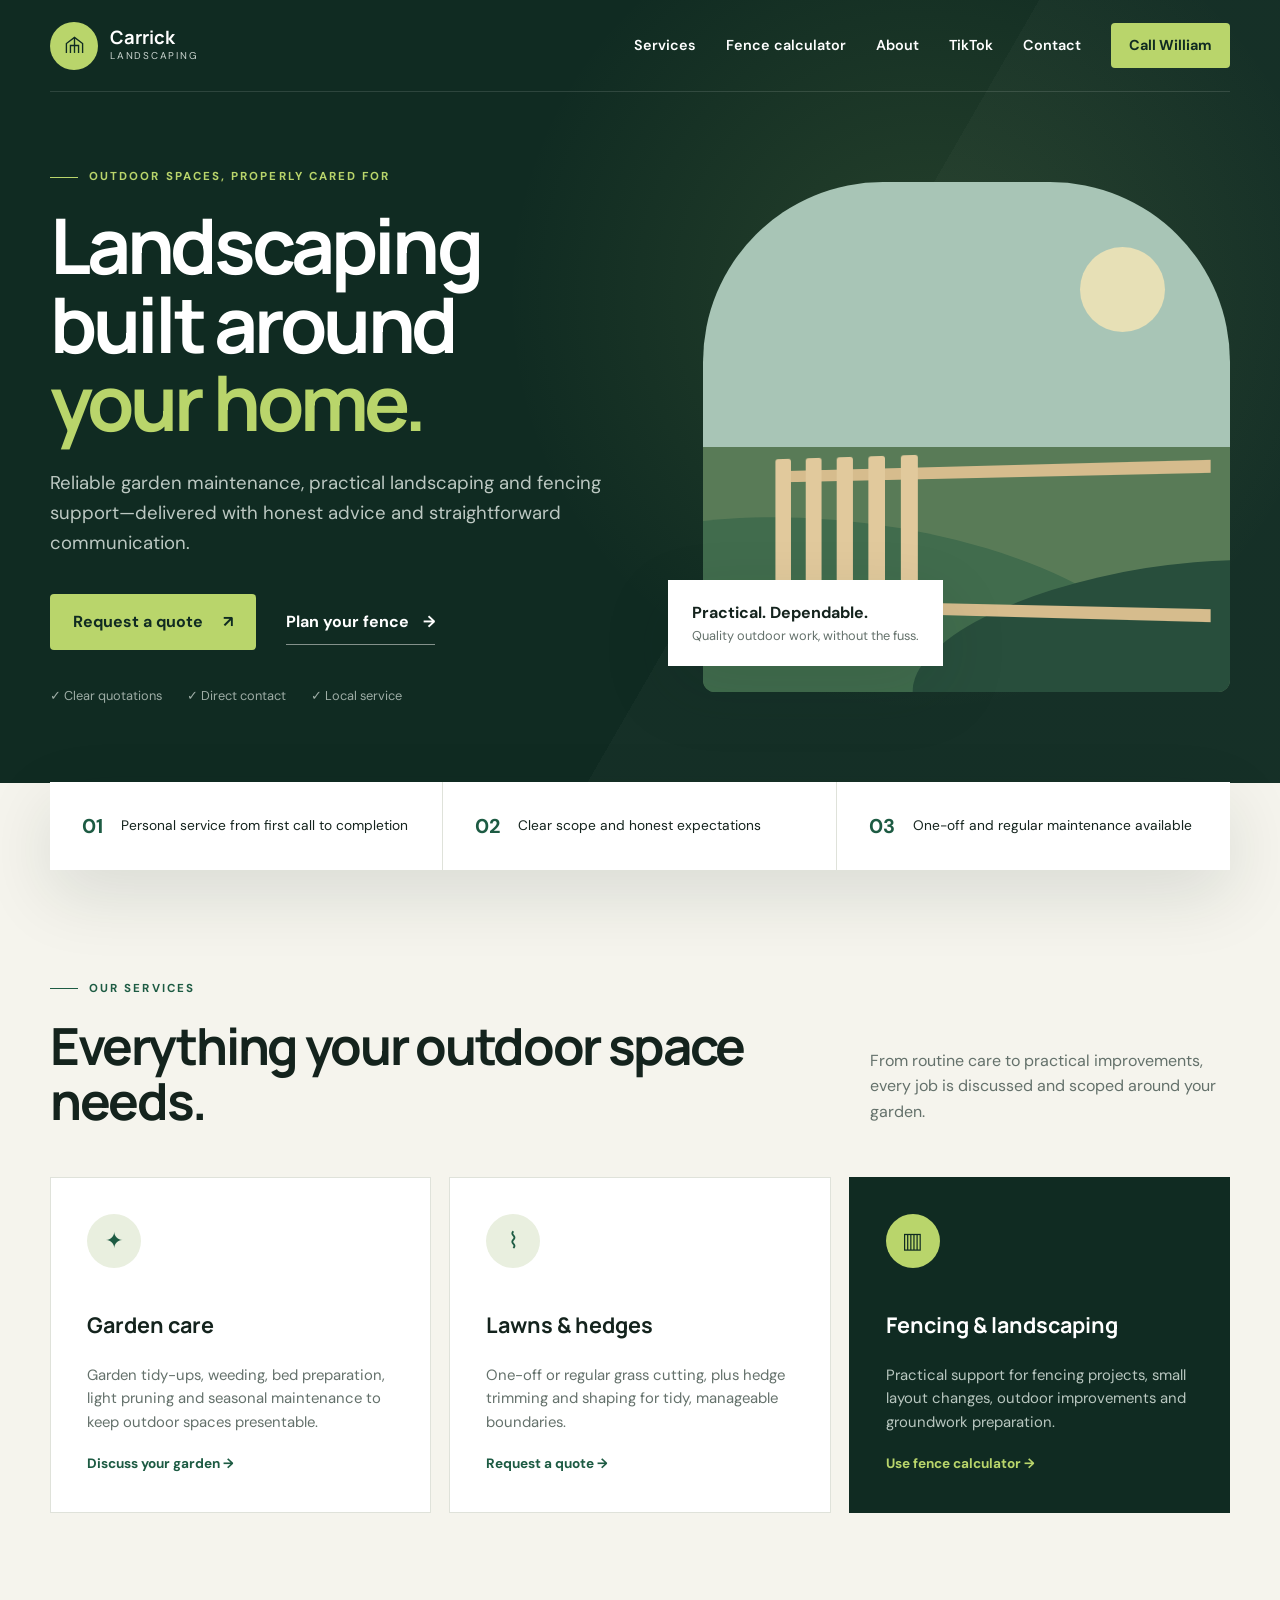
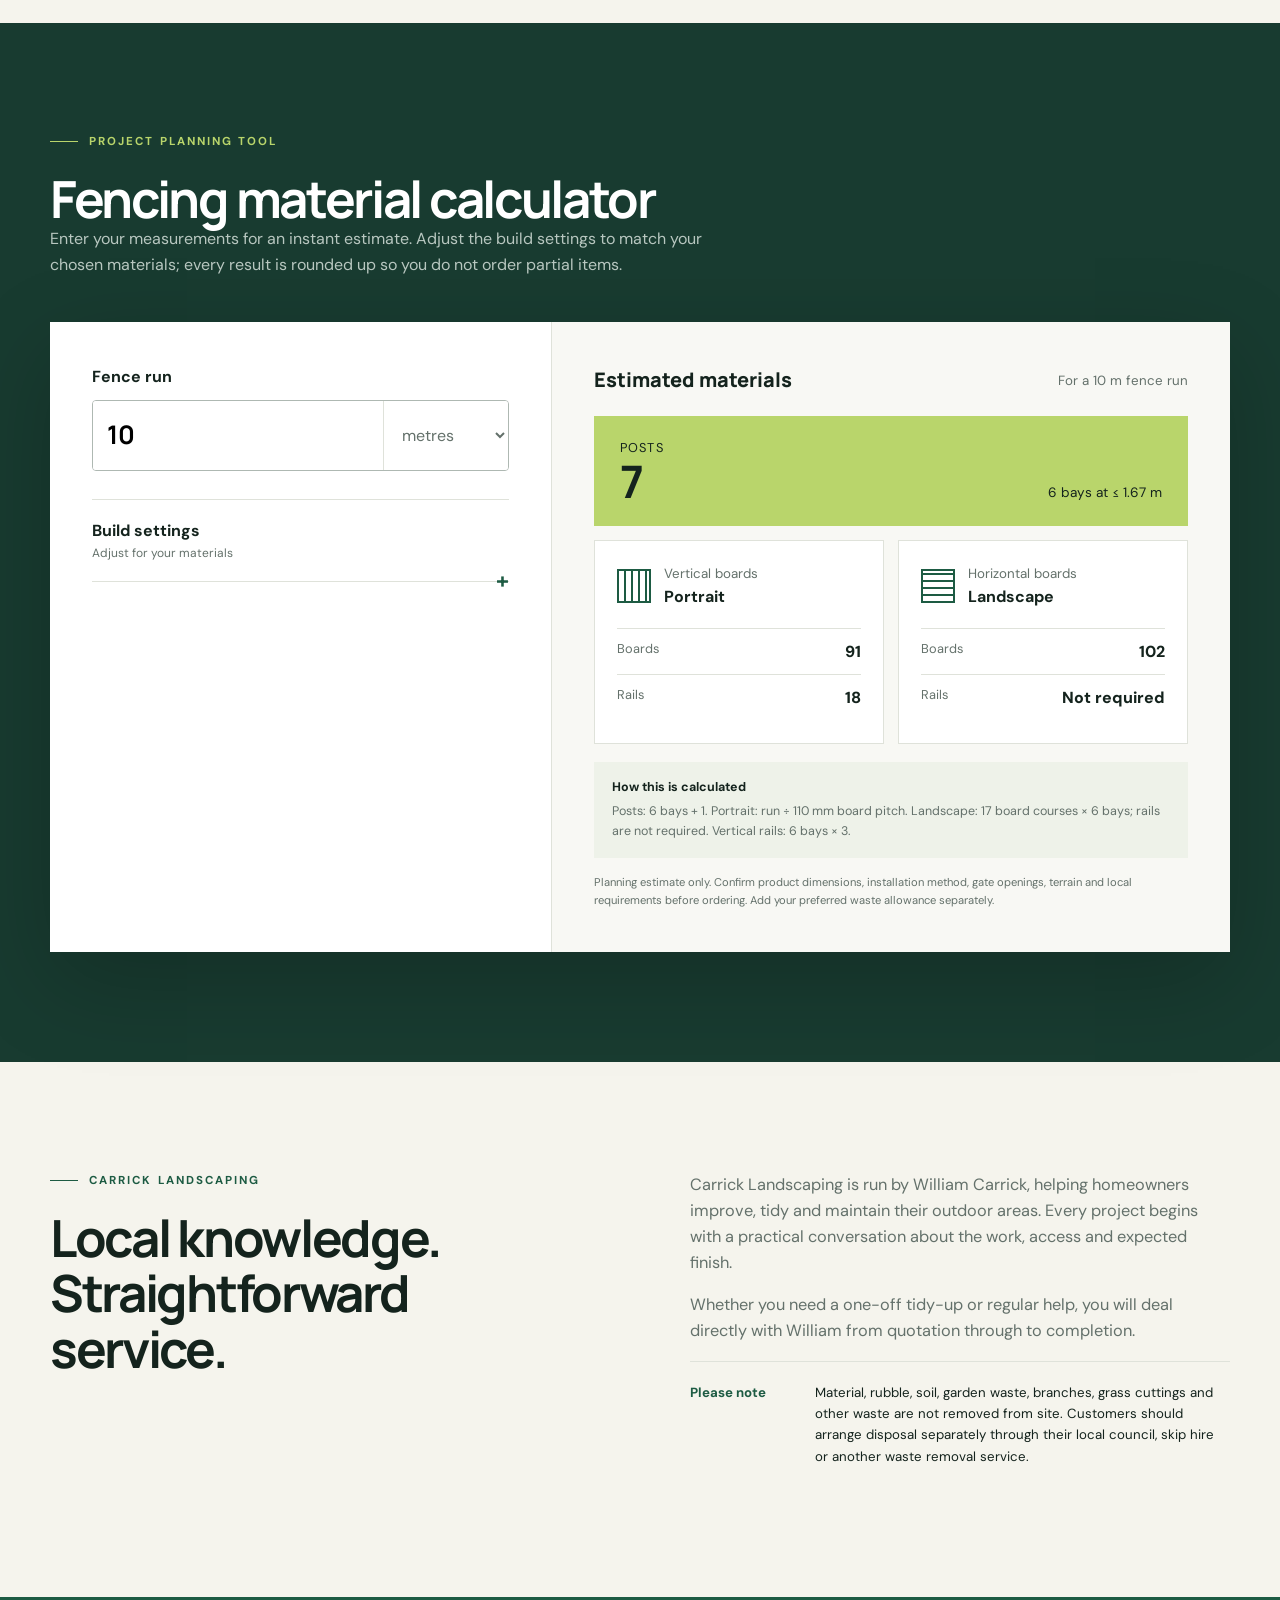
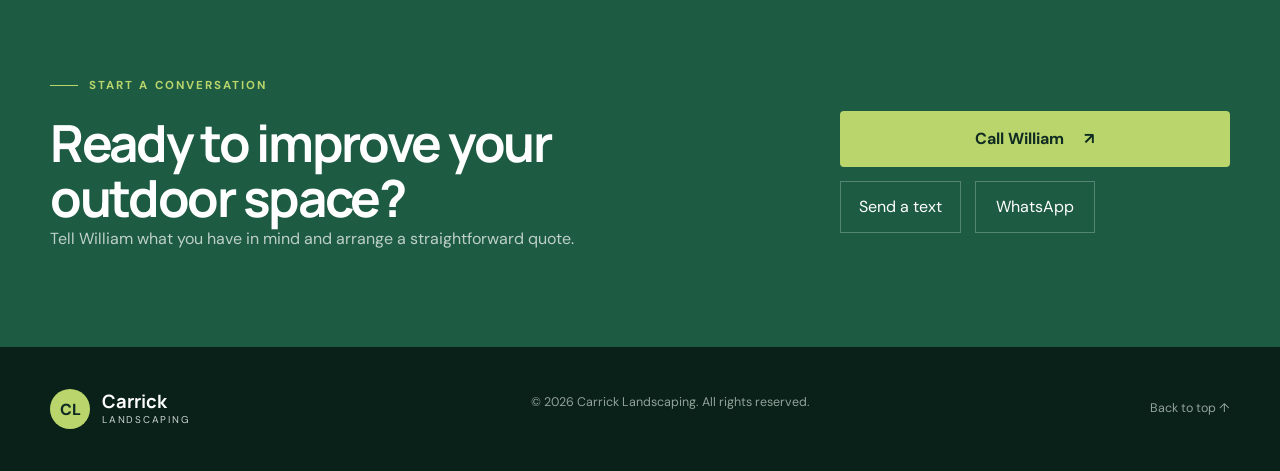
==== index.html @ d113de13 "Restore preferred layout in index.html" ====
<!doctype html>
<html lang="en-GB">
<head>
  <meta charset="utf-8">
  <meta name="viewport" content="width=device-width, initial-scale=1">
  <meta name="theme-color" content="#102b22">
  <title>Carrick Landscaping | Professional Landscaping & Fencing</title>
  <meta name="description" content="Dependable landscaping, garden maintenance and fencing support from Carrick Landscaping. Plan your project with our free fencing calculator.">
  <link rel="preconnect" href="https://fonts.googleapis.com">
  <link rel="preconnect" href="https://fonts.gstatic.com" crossorigin>
  <link href="https://fonts.googleapis.com/css2?family=DM+Sans:wght@400;500;600;700&family=Manrope:wght@600;700;800&display=swap" rel="stylesheet">
  <link rel="stylesheet" href="styles.css">
  <script src="script.js" defer></script>
</head>
<body>
  <header class="site-header" id="top">
    <nav class="nav shell" aria-label="Main navigation">
      <a class="brand" href="#top" aria-label="Carrick Landscaping home">
        <span class="brand-mark" aria-hidden="true"><svg viewBox="0 0 40 40"><path d="M8 31V17l12-9 12 9v14M14 31V20h12v11"/><path d="M20 8v23"/></svg></span>
        <span><strong>Carrick</strong><small>Landscaping</small></span>
      </a>
      <button class="nav-toggle" type="button" aria-label="Open navigation menu" aria-expanded="false"><span></span><span></span><span></span></button>
      <div class="nav-links">
        <a href="#services">Services</a><a href="#calculator">Fence calculator</a><a href="#about">About</a><a href="https://www.tiktok.com/@oorwillie1958?_r=1&_t=ZN-96pRkSbBClC" target="_blank" rel="noopener">TikTok</a><a href="#contact">Contact</a>
        <a class="button button-small" href="tel:+447376904595">Call William</a>
      </div>
    </nav>

    <div class="hero shell">
      <div class="hero-copy">
        <p class="eyebrow"><span></span> Outdoor spaces, properly cared for</p>
        <h1>Landscaping built around <em>your home.</em></h1>
        <p class="lead">Reliable garden maintenance, practical landscaping and fencing support—delivered with honest advice and straightforward communication.</p>
        <div class="actions"><a class="button" href="#contact">Request a quote <span>↗</span></a><a class="text-link" href="#calculator">Plan your fence <span>→</span></a></div>
        <div class="trust-row"><span>✓ Clear quotations</span><span>✓ Direct contact</span><span>✓ Local service</span></div>
      </div>
      <div class="hero-visual" aria-hidden="true">
        <div class="landscape-art"><div class="sun"></div><div class="hill hill-one"></div><div class="hill hill-two"></div><div class="fence"><i></i><i></i><i></i><i></i><i></i></div></div>
        <div class="floating-card"><strong>Practical. Dependable.</strong><span>Quality outdoor work, without the fuss.</span></div>
      </div>
    </div>
  </header>

  <main>
    <section class="stats shell" aria-label="Service benefits"><div><strong>01</strong><span>Personal service from first call to completion</span></div><div><strong>02</strong><span>Clear scope and honest expectations</span></div><div><strong>03</strong><span>One-off and regular maintenance available</span></div></section>

    <section class="section shell" id="services">
      <div class="section-heading"><div><p class="eyebrow dark"><span></span> Our services</p><h2>Everything your outdoor space needs.</h2></div><p>From routine care to practical improvements, every job is discussed and scoped around your garden.</p></div>
      <div class="service-grid">
        <article><span class="service-icon">✦</span><h3>Garden care</h3><p>Garden tidy-ups, weeding, bed preparation, light pruning and seasonal maintenance to keep outdoor spaces presentable.</p><a href="#contact">Discuss your garden →</a></article>
        <article><span class="service-icon">⌇</span><h3>Lawns & hedges</h3><p>One-off or regular grass cutting, plus hedge trimming and shaping for tidy, manageable boundaries.</p><a href="#contact">Request a quote →</a></article>
        <article class="featured"><span class="service-icon">▥</span><h3>Fencing & landscaping</h3><p>Practical support for fencing projects, small layout changes, outdoor improvements and groundwork preparation.</p><a href="#calculator">Use fence calculator →</a></article>
      </div>
    </section>

    <section class="calculator-section" id="calculator">
      <div class="shell">
        <div class="calculator-intro"><p class="eyebrow light"><span></span> Project planning tool</p><h2>Fencing material calculator</h2><p>Enter your measurements for an instant estimate. Adjust the build settings to match your chosen materials; every result is rounded up so you do not order partial items.</p></div>
        <form class="calculator" id="fence-calculator">
          <div class="calculator-inputs">
            <div class="primary-input">
              <label for="distance">Fence run</label>
              <div class="input-combo"><input id="distance" name="distance" type="number" min="0.1" step="0.1" value="10" required inputmode="decimal"><select id="unit" name="unit" aria-label="Distance unit"><option value="metres">metres</option><option value="feet">feet</option></select></div>
            </div>
            <details>
              <summary>Build settings <span>Adjust for your materials</span></summary>
              <div class="settings-grid">
                <label>Fence height <span><input id="height" type="number" min="0.1" step="0.01" value="1.8"><select id="height-unit" aria-label="Height unit"><option value="metres">m</option><option value="feet">ft</option></select></span></label>
                <label>Maximum post spacing <span><input id="post-spacing" type="number" min="0.1" step="0.01" value="1.8"><select id="spacing-unit" aria-label="Spacing unit"><option value="metres">m</option><option value="feet">ft</option></select></span></label>
                <label>Board face width <span><input id="board-width" type="number" min="1" step="1" value="100"><b>mm</b></span></label>
                <label>Gap between boards <span><input id="board-gap" type="number" min="0" step="1" value="10"><b>mm</b></span></label>
                <label>Rails per bay (vertical) <span><input id="rails-per-bay" type="number" min="1" step="1" value="3"><b>rails</b></span></label>
              </div>
            </details>
            <p class="form-error" id="calculator-error" role="alert"></p>
          </div>
          <div class="results" aria-live="polite">
            <div class="results-head"><span>Estimated materials</span><small id="run-summary">For a 10 m fence run</small></div>
            <div class="result-common"><div><span>Posts</span><strong id="posts-result">7</strong></div><p id="bay-summary">6 bays at ≤ 1.67 m</p></div>
            <div class="orientation-grid">
              <article><div class="orientation-title"><span class="board-icon vertical"></span><div><small>Vertical boards</small><strong>Portrait</strong></div></div><dl><div><dt>Boards</dt><dd id="vertical-boards-result">91</dd></div><div><dt>Rails</dt><dd id="rails-result">18</dd></div></dl></article>
              <article><div class="orientation-title"><span class="board-icon horizontal"></span><div><small>Horizontal boards</small><strong>Landscape</strong></div></div><dl><div><dt>Boards</dt><dd id="horizontal-boards-result">102</dd></div><div><dt>Rails</dt><dd>Not required</dd></div></dl></article>
            </div>
            <div class="calculation-note"><strong>How this is calculated</strong><p id="formula-summary"></p></div>
            <p class="disclaimer">Planning estimate only. Confirm product dimensions, installation method, gate openings, terrain and local requirements before ordering. Add your preferred waste allowance separately.</p>
          </div>
        </form>
      </div>
    </section>

    <section class="section about shell" id="about">
      <div><p class="eyebrow dark"><span></span> Carrick Landscaping</p><h2>Local knowledge. Straightforward service.</h2></div>
      <div><p>Carrick Landscaping is run by William Carrick, helping homeowners improve, tidy and maintain their outdoor areas. Every project begins with a practical conversation about the work, access and expected finish.</p><p>Whether you need a one-off tidy-up or regular help, you will deal directly with William from quotation through to completion.</p><div class="notice"><strong>Please note</strong><span>Material, rubble, soil, garden waste, branches, grass cuttings and other waste are not removed from site. Customers should arrange disposal separately through their local council, skip hire or another waste removal service.</span></div></div>
    </section>

    <section class="contact-section" id="contact"><div class="shell contact-wrap"><div><p class="eyebrow light"><span></span> Start a conversation</p><h2>Ready to improve your outdoor space?</h2><p>Tell William what you have in mind and arrange a straightforward quote.</p></div><div class="contact-buttons"><a class="button button-light" href="tel:+447376904595">Call William <span>↗</span></a><a href="sms:+447376904595">Send a text</a><a href="https://wa.me/447376904595" target="_blank" rel="noopener">WhatsApp</a></div></div></section>
  </main>

  <footer><div class="shell footer-wrap"><a class="brand footer-brand" href="#top"><span class="brand-mark" aria-hidden="true">CL</span><span><strong>Carrick</strong><small>Landscaping</small></span></a><p>© <span id="year"></span> Carrick Landscaping. All rights reserved.</p><a href="#top">Back to top ↑</a></div></footer>
</body>
</html>
---- styles.css ----
:root{--ink:#14231d;--forest:#102b22;--green:#1d5b43;--lime:#b9d56b;--paper:#f5f4ed;--white:#fff;--muted:#64716b;--line:#dfe2da;--display:"Manrope",sans-serif;--body:"DM Sans",sans-serif;--shadow:0 24px 70px rgba(16,43,34,.12)}
*{box-sizing:border-box}html{scroll-behavior:smooth}body{margin:0;color:var(--ink);background:var(--paper);font-family:var(--body);line-height:1.6}a{color:inherit;text-decoration:none}h1,h2,h3,p{margin-top:0}.shell{width:min(1180px,calc(100% - 48px));margin-inline:auto}.site-header{min-height:780px;color:#fff;background:var(--forest);overflow:hidden;position:relative}.site-header:before{content:"";position:absolute;inset:0;background:radial-gradient(circle at 72% 38%,rgba(185,213,107,.13),transparent 26rem),linear-gradient(120deg,transparent 60%,rgba(255,255,255,.025) 60%);pointer-events:none}.nav{height:92px;display:flex;align-items:center;justify-content:space-between;position:relative;z-index:10;border-bottom:1px solid rgba(255,255,255,.12)}.brand{display:flex;align-items:center;gap:12px}.brand-mark{width:48px;height:48px;display:grid;place-items:center;border-radius:50%;color:var(--forest);background:var(--lime);font-weight:800}.brand-mark svg{width:27px;fill:none;stroke:currentColor;stroke-width:2}.brand strong,.brand small{display:block}.brand strong{font-family:var(--display);font-size:1.15rem;line-height:1.15}.brand small{text-transform:uppercase;letter-spacing:.18em;color:#cbd5d0;font-size:.62rem}.nav-links{display:flex;align-items:center;gap:30px;font-size:.9rem;font-weight:600}.nav-links>a:not(.button):hover{color:var(--lime)}.button{display:inline-flex;align-items:center;justify-content:center;gap:20px;padding:15px 23px;border-radius:4px;background:var(--lime);color:var(--forest);font-weight:700;transition:transform .2s,background .2s}.button:hover{transform:translateY(-2px);background:#c9e27e}.button-small{padding:11px 18px;gap:10px}.nav-toggle{display:none;background:none;border:0;padding:10px}.nav-toggle span{display:block;width:24px;height:2px;margin:5px;background:#fff}.hero{min-height:688px;display:grid;grid-template-columns:1.05fr .95fr;align-items:center;gap:70px;position:relative}.hero-copy{padding:76px 0}.eyebrow{display:flex;align-items:center;gap:11px;margin-bottom:20px;text-transform:uppercase;letter-spacing:.18em;font-size:.72rem;font-weight:700;color:var(--lime)}.eyebrow span{width:28px;height:1px;background:currentColor}.hero h1{font-family:var(--display);font-size:clamp(3.4rem,6vw,5.8rem);line-height:1.02;letter-spacing:-.05em;margin-bottom:28px}.hero h1 em{display:block;color:var(--lime);font-style:normal}.lead{max-width:650px;color:#bcc8c2;font-size:1.16rem}.actions{display:flex;align-items:center;gap:30px;margin:36px 0}.text-link{font-weight:700;border-bottom:1px solid #84918b;padding:9px 0}.text-link span{margin-left:10px}.trust-row{display:flex;gap:25px;flex-wrap:wrap;color:#9eada6;font-size:.8rem}.trust-row span:before{color:var(--lime)}.hero-visual{height:510px;position:relative}.landscape-art{position:absolute;inset:0;overflow:hidden;border-radius:180px 180px 12px 12px;background:linear-gradient(#a8c5b6 0 52%,#597b57 52%)}.sun{position:absolute;top:65px;right:65px;width:85px;height:85px;border-radius:50%;background:#e7e0b6}.hill{position:absolute;border-radius:50% 50% 0 0}.hill-one{height:270px;width:650px;left:-180px;bottom:-100px;background:#416c4d;transform:rotate(7deg)}.hill-two{height:180px;width:500px;right:-180px;bottom:-55px;background:#284e3c;transform:rotate(-9deg)}.fence{position:absolute;bottom:76px;left:55px;right:35px;height:150px;border-top:12px solid #d6bc8d;border-bottom:12px solid #d6bc8d;transform:perspective(400px) rotateY(-8deg)}.fence i{display:inline-block;width:18px;height:185px;background:#e1c99c;margin:-25px 17px 0 0;border-radius:3px}.floating-card{position:absolute;left:-35px;bottom:26px;padding:20px 24px;background:#fff;color:var(--ink);box-shadow:var(--shadow)}.floating-card strong,.floating-card span{display:block}.floating-card span{color:var(--muted);font-size:.8rem}.stats{display:grid;grid-template-columns:repeat(3,1fr);background:#fff;margin-top:-1px;box-shadow:var(--shadow);position:relative;z-index:2}.stats div{display:flex;align-items:center;gap:18px;padding:28px 32px;border-right:1px solid var(--line)}.stats div:last-child{border:0}.stats strong{color:var(--green);font-size:1.25rem}.stats span{font-size:.86rem;line-height:1.4}.section{padding-block:110px}.section-heading{display:grid;grid-template-columns:1fr 360px;gap:80px;align-items:end;margin-bottom:48px}.eyebrow.dark{color:var(--green)}.section-heading h2,.calculator-intro h2,.about h2,.contact-wrap h2{font-family:var(--display);font-size:clamp(2.4rem,4vw,4rem);line-height:1.08;letter-spacing:-.045em;margin-bottom:0}.section-heading>p{color:var(--muted);margin-bottom:4px}.service-grid{display:grid;grid-template-columns:repeat(3,1fr);gap:18px}.service-grid article{padding:36px;background:#fff;border:1px solid var(--line);min-height:300px;transition:transform .25s,box-shadow .25s}.service-grid article:hover{transform:translateY(-5px);box-shadow:var(--shadow)}.service-grid .featured{background:var(--forest);color:#fff;border-color:var(--forest)}.service-icon{width:54px;height:54px;border-radius:50%;display:grid;place-items:center;background:#e9efdf;color:var(--green);font-size:1.4rem;margin-bottom:40px}.featured .service-icon{background:var(--lime);color:var(--forest)}.service-grid h3{font-family:var(--display);font-size:1.35rem}.service-grid p{color:var(--muted);font-size:.93rem}.featured p{color:#b9c7c0}.service-grid a{font-weight:700;font-size:.85rem;color:var(--green)}.featured a{color:var(--lime)}
.calculator-section{padding:110px 0;background:#183b30;color:#fff}.calculator-intro{max-width:790px;margin-bottom:45px}.eyebrow.light{color:var(--lime)}.calculator-intro p:last-child{color:#b8c7c0;max-width:700px}.calculator{display:grid;grid-template-columns:.85fr 1.15fr;background:#fff;color:var(--ink);box-shadow:0 30px 90px rgba(0,0,0,.2)}.calculator-inputs{padding:42px;border-right:1px solid var(--line)}.primary-input label{display:block;font-weight:700;margin-bottom:10px}.input-combo{display:grid;grid-template-columns:1fr 125px;border:1px solid #aeb8b2;border-radius:4px;overflow:hidden}.input-combo input,.input-combo select{border:0;background:#fff;padding:14px;font:inherit}.input-combo input{font-family:var(--display);font-size:1.6rem;font-weight:700;width:100%}.input-combo select{border-left:1px solid var(--line);color:var(--muted)}details{margin-top:28px;border-top:1px solid var(--line);border-bottom:1px solid var(--line)}summary{padding:18px 0;cursor:pointer;font-weight:700;list-style:none}summary::-webkit-details-marker{display:none}summary:after{content:"+";float:right;color:var(--green);font-size:1.4rem}details[open] summary:after{content:"−"}summary span{display:block;color:var(--muted);font-size:.75rem;font-weight:400}.settings-grid{display:grid;gap:14px;padding-bottom:22px}.settings-grid>label{display:flex;align-items:center;justify-content:space-between;gap:12px;font-size:.8rem}.settings-grid label>span{display:flex;border:1px solid var(--line);border-radius:3px;overflow:hidden}.settings-grid input,.settings-grid select,.settings-grid b{width:68px;border:0;background:#f4f5f1;padding:8px;font:inherit}.settings-grid select,.settings-grid b{width:44px;border-left:1px solid var(--line);color:var(--muted);font-weight:500}.form-error{min-height:24px;color:#b43838;font-size:.8rem;margin:14px 0 0}.results{padding:42px;background:#f8f8f4}.results-head{display:flex;justify-content:space-between;align-items:center;margin-bottom:20px}.results-head span{font-family:var(--display);font-weight:800;font-size:1.25rem}.results-head small{color:var(--muted)}.result-common{display:flex;align-items:end;justify-content:space-between;background:var(--lime);padding:22px 26px;margin-bottom:14px}.result-common div span,.result-common div strong{display:block}.result-common div span{font-size:.8rem;text-transform:uppercase;letter-spacing:.1em}.result-common div strong{font-family:var(--display);font-size:2.8rem;line-height:1}.result-common p{margin:0;font-size:.85rem}.orientation-grid{display:grid;grid-template-columns:1fr 1fr;gap:14px}.orientation-grid article{background:#fff;border:1px solid var(--line);padding:22px}.orientation-title{display:flex;gap:13px;align-items:center;margin-bottom:18px}.orientation-title small,.orientation-title strong{display:block}.orientation-title small{color:var(--muted)}.board-icon{width:34px;height:34px;border:2px solid var(--green);background:repeating-linear-gradient(90deg,transparent 0 5px,var(--green) 5px 7px)}.board-icon.horizontal{background:repeating-linear-gradient(0deg,transparent 0 5px,var(--green) 5px 7px)}dl,dd{margin:0}dl>div{display:flex;justify-content:space-between;border-top:1px solid var(--line);padding:10px 0}dt{color:var(--muted);font-size:.8rem}dd{font-weight:800}.calculation-note{margin-top:18px;padding:16px 18px;background:#eef2e9;font-size:.78rem}.calculation-note p{margin:4px 0 0;color:var(--muted)}.disclaimer{color:var(--muted);font-size:.7rem;margin:16px 0 0}.about{display:grid;grid-template-columns:1fr 1fr;gap:100px}.about>div:last-child>p{color:var(--muted);font-size:1.02rem}.notice{display:grid;grid-template-columns:105px 1fr;gap:20px;padding:20px 0;border-top:1px solid var(--line);font-size:.83rem}.notice strong{color:var(--green)}.contact-section{background:var(--green);color:#fff;padding:80px 0}.contact-wrap{display:flex;justify-content:space-between;align-items:center;gap:50px}.contact-wrap h2{max-width:650px}.contact-wrap p{color:#bed0c8}.contact-buttons{display:grid;grid-template-columns:1fr 1fr;gap:14px;min-width:330px}.contact-buttons .button{grid-column:1/-1}.contact-buttons>a:not(.button){text-align:center;border:1px solid rgba(255,255,255,.25);padding:12px}.button-light{background:var(--lime)}footer{background:#0a2119;color:#fff;padding:42px 0}.footer-wrap{display:flex;align-items:center;justify-content:space-between;gap:30px}.footer-brand .brand-mark{width:40px;height:40px}.footer-wrap p,.footer-wrap>a:last-child{color:#91a29a;font-size:.78rem}
@media(max-width:900px){.nav-links{position:fixed;inset:92px 0 auto 0;background:var(--forest);padding:30px 24px;display:none;flex-direction:column;align-items:stretch}.nav-open .nav-links{display:flex}.nav-toggle{display:block}.hero{grid-template-columns:1fr}.hero-visual{display:none}.site-header{min-height:auto}.hero{min-height:650px}.stats{grid-template-columns:1fr}.stats div{border-right:0;border-bottom:1px solid var(--line)}.service-grid{grid-template-columns:1fr}.calculator{grid-template-columns:1fr}.calculator-inputs{border-right:0;border-bottom:1px solid var(--line)}.section-heading,.about{grid-template-columns:1fr;gap:30px}.section-heading>p{max-width:600px}.contact-wrap{display:block}.contact-buttons{margin-top:30px;max-width:400px}}
@media(max-width:600px){.shell{width:min(100% - 30px,1180px)}.nav{height:78px}.nav-links{top:78px}.hero{min-height:610px}.hero h1{font-size:3.25rem}.actions{align-items:flex-start;flex-direction:column}.trust-row{gap:9px;flex-direction:column}.stats{width:100%}.section,.calculator-section{padding-block:78px}.section-heading{margin-bottom:30px}.calculator-inputs,.results{padding:25px 20px}.orientation-grid{grid-template-columns:1fr}.results-head{align-items:flex-start;flex-direction:column}.settings-grid>label{align-items:flex-start;flex-direction:column}.about{gap:35px}.contact-buttons{min-width:0}.footer-wrap{align-items:flex-start;flex-direction:column}.footer-brand{display:none}}
.contact-buttons{grid-template-columns:repeat(3,1fr);min-width:390px}
@media(max-width:600px){.contact-buttons{grid-template-columns:1fr;min-width:0}}
@media(prefers-reduced-motion:reduce){html{scroll-behavior:auto}.button,.service-grid article{transition:none}}
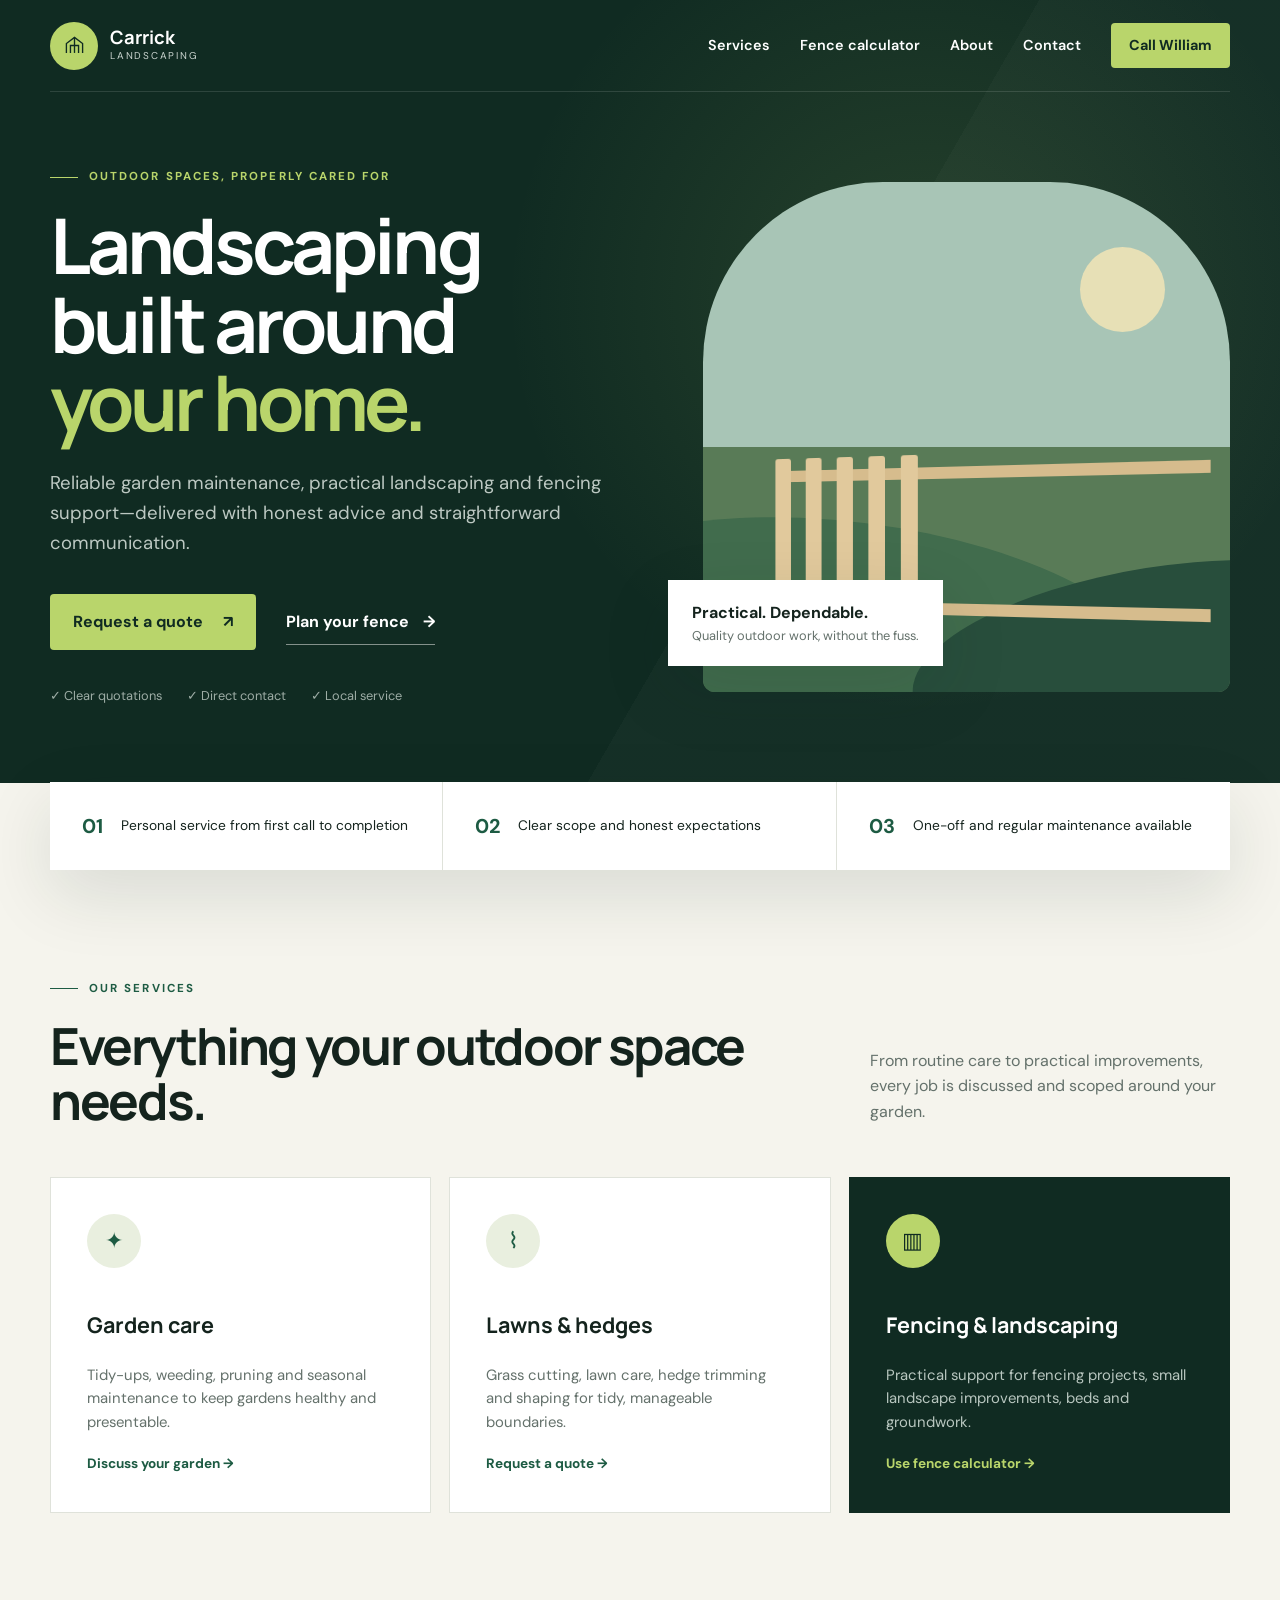
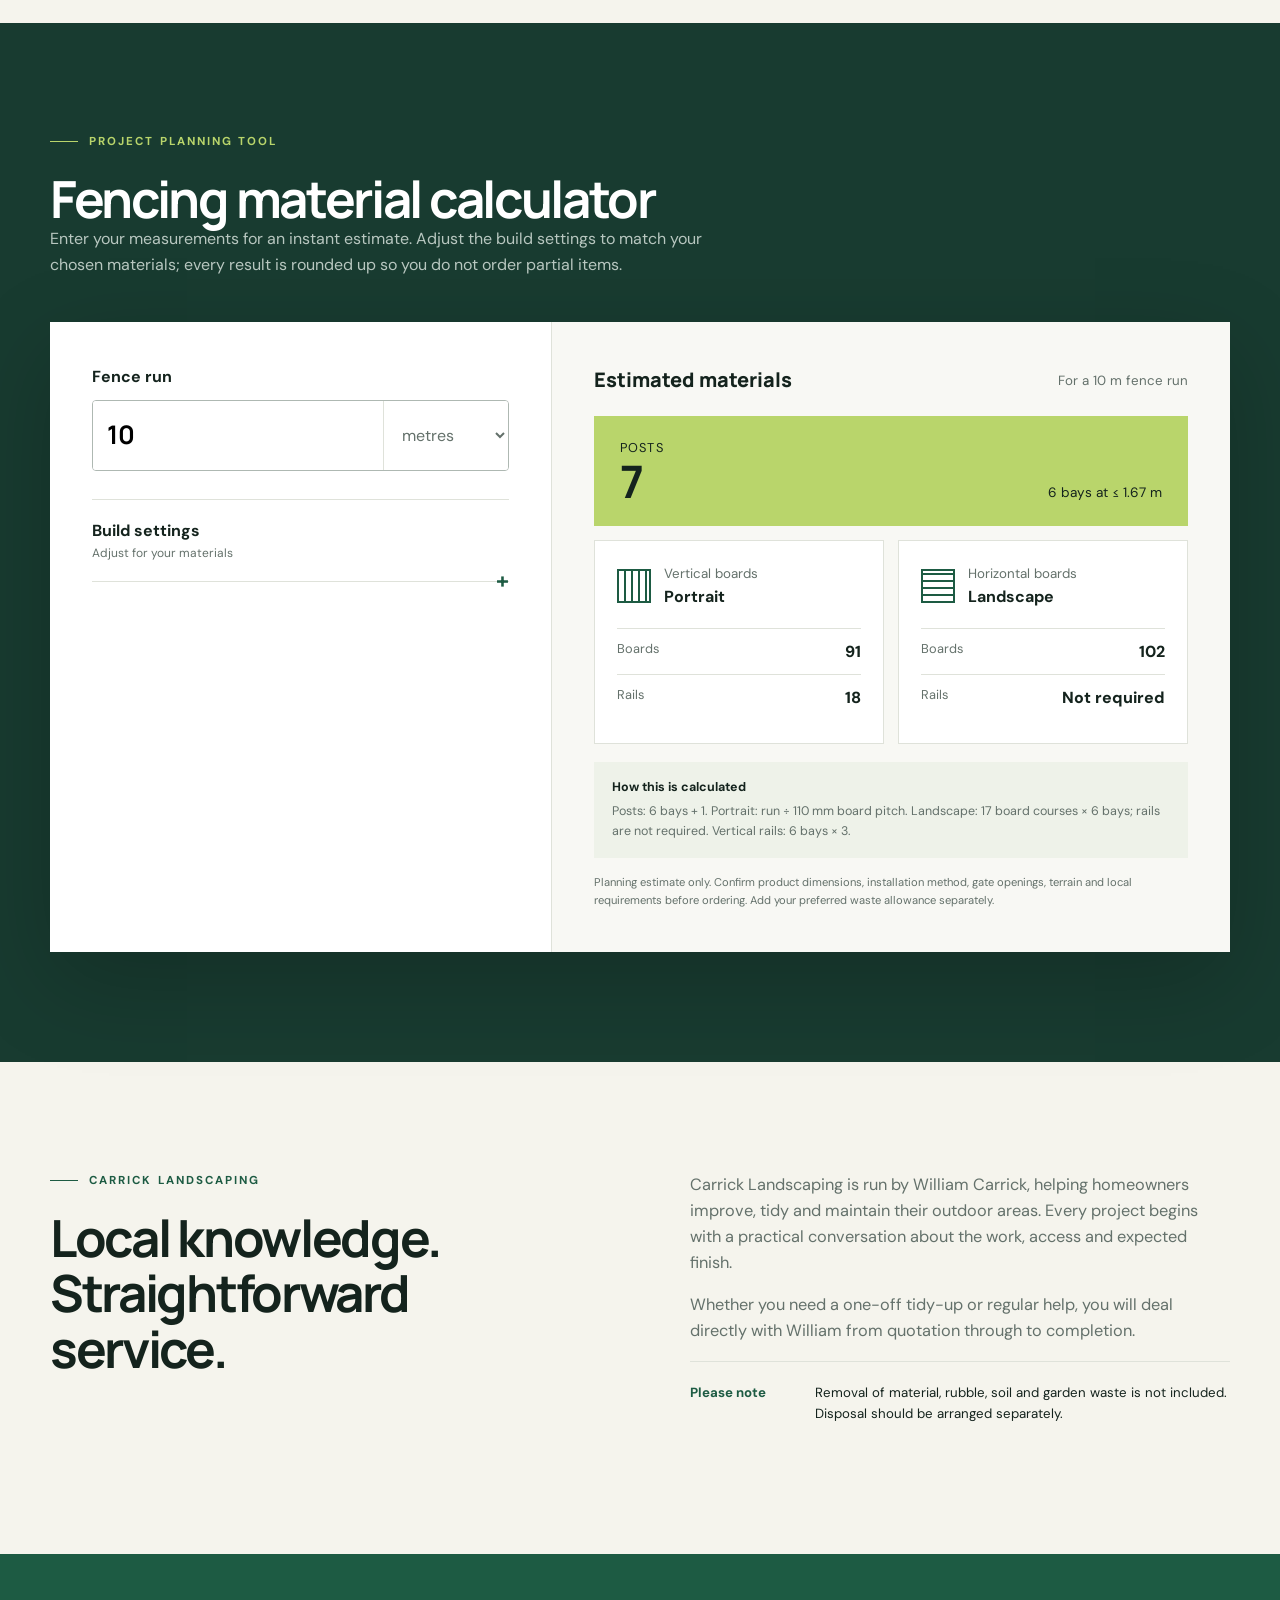
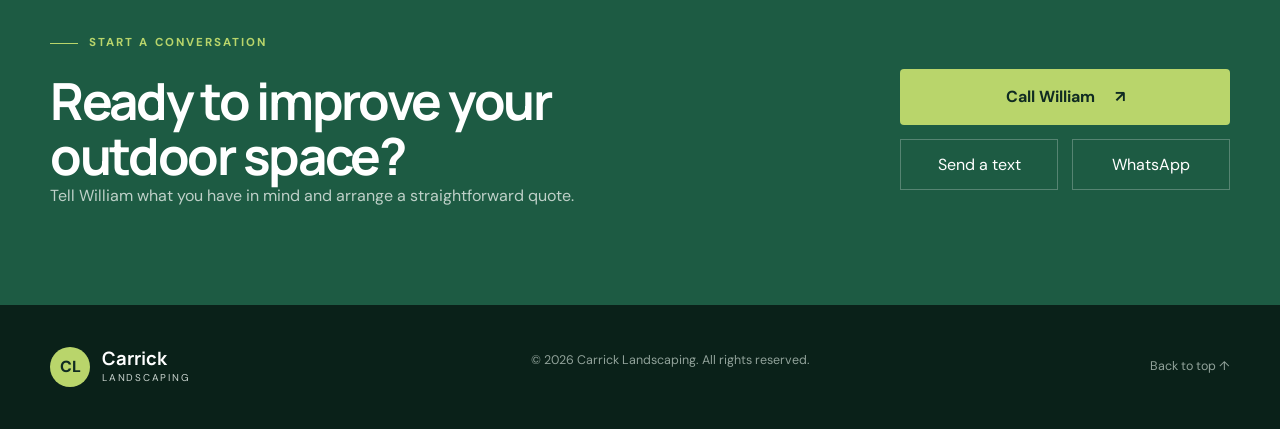
==== commit 63481192: "Add files via upload" ====
--- a/index.html
+++ b/index.html
@@ -21,7 +21,7 @@
       </a>
       <button class="nav-toggle" type="button" aria-label="Open navigation menu" aria-expanded="false"><span></span><span></span><span></span></button>
       <div class="nav-links">
-        <a href="#services">Services</a><a href="#calculator">Fence calculator</a><a href="#about">About</a><a href="https://www.tiktok.com/@oorwillie1958?_r=1&_t=ZN-96pRkSbBClC" target="_blank" rel="noopener">TikTok</a><a href="#contact">Contact</a>
+        <a href="#services">Services</a><a href="#calculator">Fence calculator</a><a href="#about">About</a><a href="#contact">Contact</a>
         <a class="button button-small" href="tel:+447376904595">Call William</a>
       </div>
     </nav>
@@ -47,9 +47,9 @@
     <section class="section shell" id="services">
       <div class="section-heading"><div><p class="eyebrow dark"><span></span> Our services</p><h2>Everything your outdoor space needs.</h2></div><p>From routine care to practical improvements, every job is discussed and scoped around your garden.</p></div>
       <div class="service-grid">
-        <article><span class="service-icon">✦</span><h3>Garden care</h3><p>Garden tidy-ups, weeding, bed preparation, light pruning and seasonal maintenance to keep outdoor spaces presentable.</p><a href="#contact">Discuss your garden →</a></article>
-        <article><span class="service-icon">⌇</span><h3>Lawns & hedges</h3><p>One-off or regular grass cutting, plus hedge trimming and shaping for tidy, manageable boundaries.</p><a href="#contact">Request a quote →</a></article>
-        <article class="featured"><span class="service-icon">▥</span><h3>Fencing & landscaping</h3><p>Practical support for fencing projects, small layout changes, outdoor improvements and groundwork preparation.</p><a href="#calculator">Use fence calculator →</a></article>
+        <article><span class="service-icon">✦</span><h3>Garden care</h3><p>Tidy-ups, weeding, pruning and seasonal maintenance to keep gardens healthy and presentable.</p><a href="#contact">Discuss your garden →</a></article>
+        <article><span class="service-icon">⌇</span><h3>Lawns & hedges</h3><p>Grass cutting, lawn care, hedge trimming and shaping for tidy, manageable boundaries.</p><a href="#contact">Request a quote →</a></article>
+        <article class="featured"><span class="service-icon">▥</span><h3>Fencing & landscaping</h3><p>Practical support for fencing projects, small landscape improvements, beds and groundwork.</p><a href="#calculator">Use fence calculator →</a></article>
       </div>
     </section>
 
@@ -90,7 +90,7 @@
 
     <section class="section about shell" id="about">
       <div><p class="eyebrow dark"><span></span> Carrick Landscaping</p><h2>Local knowledge. Straightforward service.</h2></div>
-      <div><p>Carrick Landscaping is run by William Carrick, helping homeowners improve, tidy and maintain their outdoor areas. Every project begins with a practical conversation about the work, access and expected finish.</p><p>Whether you need a one-off tidy-up or regular help, you will deal directly with William from quotation through to completion.</p><div class="notice"><strong>Please note</strong><span>Material, rubble, soil, garden waste, branches, grass cuttings and other waste are not removed from site. Customers should arrange disposal separately through their local council, skip hire or another waste removal service.</span></div></div>
+      <div><p>Carrick Landscaping is run by William Carrick, helping homeowners improve, tidy and maintain their outdoor areas. Every project begins with a practical conversation about the work, access and expected finish.</p><p>Whether you need a one-off tidy-up or regular help, you will deal directly with William from quotation through to completion.</p><div class="notice"><strong>Please note</strong><span>Removal of material, rubble, soil and garden waste is not included. Disposal should be arranged separately.</span></div></div>
     </section>
 
     <section class="contact-section" id="contact"><div class="shell contact-wrap"><div><p class="eyebrow light"><span></span> Start a conversation</p><h2>Ready to improve your outdoor space?</h2><p>Tell William what you have in mind and arrange a straightforward quote.</p></div><div class="contact-buttons"><a class="button button-light" href="tel:+447376904595">Call William <span>↗</span></a><a href="sms:+447376904595">Send a text</a><a href="https://wa.me/447376904595" target="_blank" rel="noopener">WhatsApp</a></div></div></section>
--- a/styles.css
+++ b/styles.css
@@ -3,6 +3,4 @@
 .calculator-section{padding:110px 0;background:#183b30;color:#fff}.calculator-intro{max-width:790px;margin-bottom:45px}.eyebrow.light{color:var(--lime)}.calculator-intro p:last-child{color:#b8c7c0;max-width:700px}.calculator{display:grid;grid-template-columns:.85fr 1.15fr;background:#fff;color:var(--ink);box-shadow:0 30px 90px rgba(0,0,0,.2)}.calculator-inputs{padding:42px;border-right:1px solid var(--line)}.primary-input label{display:block;font-weight:700;margin-bottom:10px}.input-combo{display:grid;grid-template-columns:1fr 125px;border:1px solid #aeb8b2;border-radius:4px;overflow:hidden}.input-combo input,.input-combo select{border:0;background:#fff;padding:14px;font:inherit}.input-combo input{font-family:var(--display);font-size:1.6rem;font-weight:700;width:100%}.input-combo select{border-left:1px solid var(--line);color:var(--muted)}details{margin-top:28px;border-top:1px solid var(--line);border-bottom:1px solid var(--line)}summary{padding:18px 0;cursor:pointer;font-weight:700;list-style:none}summary::-webkit-details-marker{display:none}summary:after{content:"+";float:right;color:var(--green);font-size:1.4rem}details[open] summary:after{content:"−"}summary span{display:block;color:var(--muted);font-size:.75rem;font-weight:400}.settings-grid{display:grid;gap:14px;padding-bottom:22px}.settings-grid>label{display:flex;align-items:center;justify-content:space-between;gap:12px;font-size:.8rem}.settings-grid label>span{display:flex;border:1px solid var(--line);border-radius:3px;overflow:hidden}.settings-grid input,.settings-grid select,.settings-grid b{width:68px;border:0;background:#f4f5f1;padding:8px;font:inherit}.settings-grid select,.settings-grid b{width:44px;border-left:1px solid var(--line);color:var(--muted);font-weight:500}.form-error{min-height:24px;color:#b43838;font-size:.8rem;margin:14px 0 0}.results{padding:42px;background:#f8f8f4}.results-head{display:flex;justify-content:space-between;align-items:center;margin-bottom:20px}.results-head span{font-family:var(--display);font-weight:800;font-size:1.25rem}.results-head small{color:var(--muted)}.result-common{display:flex;align-items:end;justify-content:space-between;background:var(--lime);padding:22px 26px;margin-bottom:14px}.result-common div span,.result-common div strong{display:block}.result-common div span{font-size:.8rem;text-transform:uppercase;letter-spacing:.1em}.result-common div strong{font-family:var(--display);font-size:2.8rem;line-height:1}.result-common p{margin:0;font-size:.85rem}.orientation-grid{display:grid;grid-template-columns:1fr 1fr;gap:14px}.orientation-grid article{background:#fff;border:1px solid var(--line);padding:22px}.orientation-title{display:flex;gap:13px;align-items:center;margin-bottom:18px}.orientation-title small,.orientation-title strong{display:block}.orientation-title small{color:var(--muted)}.board-icon{width:34px;height:34px;border:2px solid var(--green);background:repeating-linear-gradient(90deg,transparent 0 5px,var(--green) 5px 7px)}.board-icon.horizontal{background:repeating-linear-gradient(0deg,transparent 0 5px,var(--green) 5px 7px)}dl,dd{margin:0}dl>div{display:flex;justify-content:space-between;border-top:1px solid var(--line);padding:10px 0}dt{color:var(--muted);font-size:.8rem}dd{font-weight:800}.calculation-note{margin-top:18px;padding:16px 18px;background:#eef2e9;font-size:.78rem}.calculation-note p{margin:4px 0 0;color:var(--muted)}.disclaimer{color:var(--muted);font-size:.7rem;margin:16px 0 0}.about{display:grid;grid-template-columns:1fr 1fr;gap:100px}.about>div:last-child>p{color:var(--muted);font-size:1.02rem}.notice{display:grid;grid-template-columns:105px 1fr;gap:20px;padding:20px 0;border-top:1px solid var(--line);font-size:.83rem}.notice strong{color:var(--green)}.contact-section{background:var(--green);color:#fff;padding:80px 0}.contact-wrap{display:flex;justify-content:space-between;align-items:center;gap:50px}.contact-wrap h2{max-width:650px}.contact-wrap p{color:#bed0c8}.contact-buttons{display:grid;grid-template-columns:1fr 1fr;gap:14px;min-width:330px}.contact-buttons .button{grid-column:1/-1}.contact-buttons>a:not(.button){text-align:center;border:1px solid rgba(255,255,255,.25);padding:12px}.button-light{background:var(--lime)}footer{background:#0a2119;color:#fff;padding:42px 0}.footer-wrap{display:flex;align-items:center;justify-content:space-between;gap:30px}.footer-brand .brand-mark{width:40px;height:40px}.footer-wrap p,.footer-wrap>a:last-child{color:#91a29a;font-size:.78rem}
 @media(max-width:900px){.nav-links{position:fixed;inset:92px 0 auto 0;background:var(--forest);padding:30px 24px;display:none;flex-direction:column;align-items:stretch}.nav-open .nav-links{display:flex}.nav-toggle{display:block}.hero{grid-template-columns:1fr}.hero-visual{display:none}.site-header{min-height:auto}.hero{min-height:650px}.stats{grid-template-columns:1fr}.stats div{border-right:0;border-bottom:1px solid var(--line)}.service-grid{grid-template-columns:1fr}.calculator{grid-template-columns:1fr}.calculator-inputs{border-right:0;border-bottom:1px solid var(--line)}.section-heading,.about{grid-template-columns:1fr;gap:30px}.section-heading>p{max-width:600px}.contact-wrap{display:block}.contact-buttons{margin-top:30px;max-width:400px}}
 @media(max-width:600px){.shell{width:min(100% - 30px,1180px)}.nav{height:78px}.nav-links{top:78px}.hero{min-height:610px}.hero h1{font-size:3.25rem}.actions{align-items:flex-start;flex-direction:column}.trust-row{gap:9px;flex-direction:column}.stats{width:100%}.section,.calculator-section{padding-block:78px}.section-heading{margin-bottom:30px}.calculator-inputs,.results{padding:25px 20px}.orientation-grid{grid-template-columns:1fr}.results-head{align-items:flex-start;flex-direction:column}.settings-grid>label{align-items:flex-start;flex-direction:column}.about{gap:35px}.contact-buttons{min-width:0}.footer-wrap{align-items:flex-start;flex-direction:column}.footer-brand{display:none}}
-.contact-buttons{grid-template-columns:repeat(3,1fr);min-width:390px}
-@media(max-width:600px){.contact-buttons{grid-template-columns:1fr;min-width:0}}
 @media(prefers-reduced-motion:reduce){html{scroll-behavior:auto}.button,.service-grid article{transition:none}}
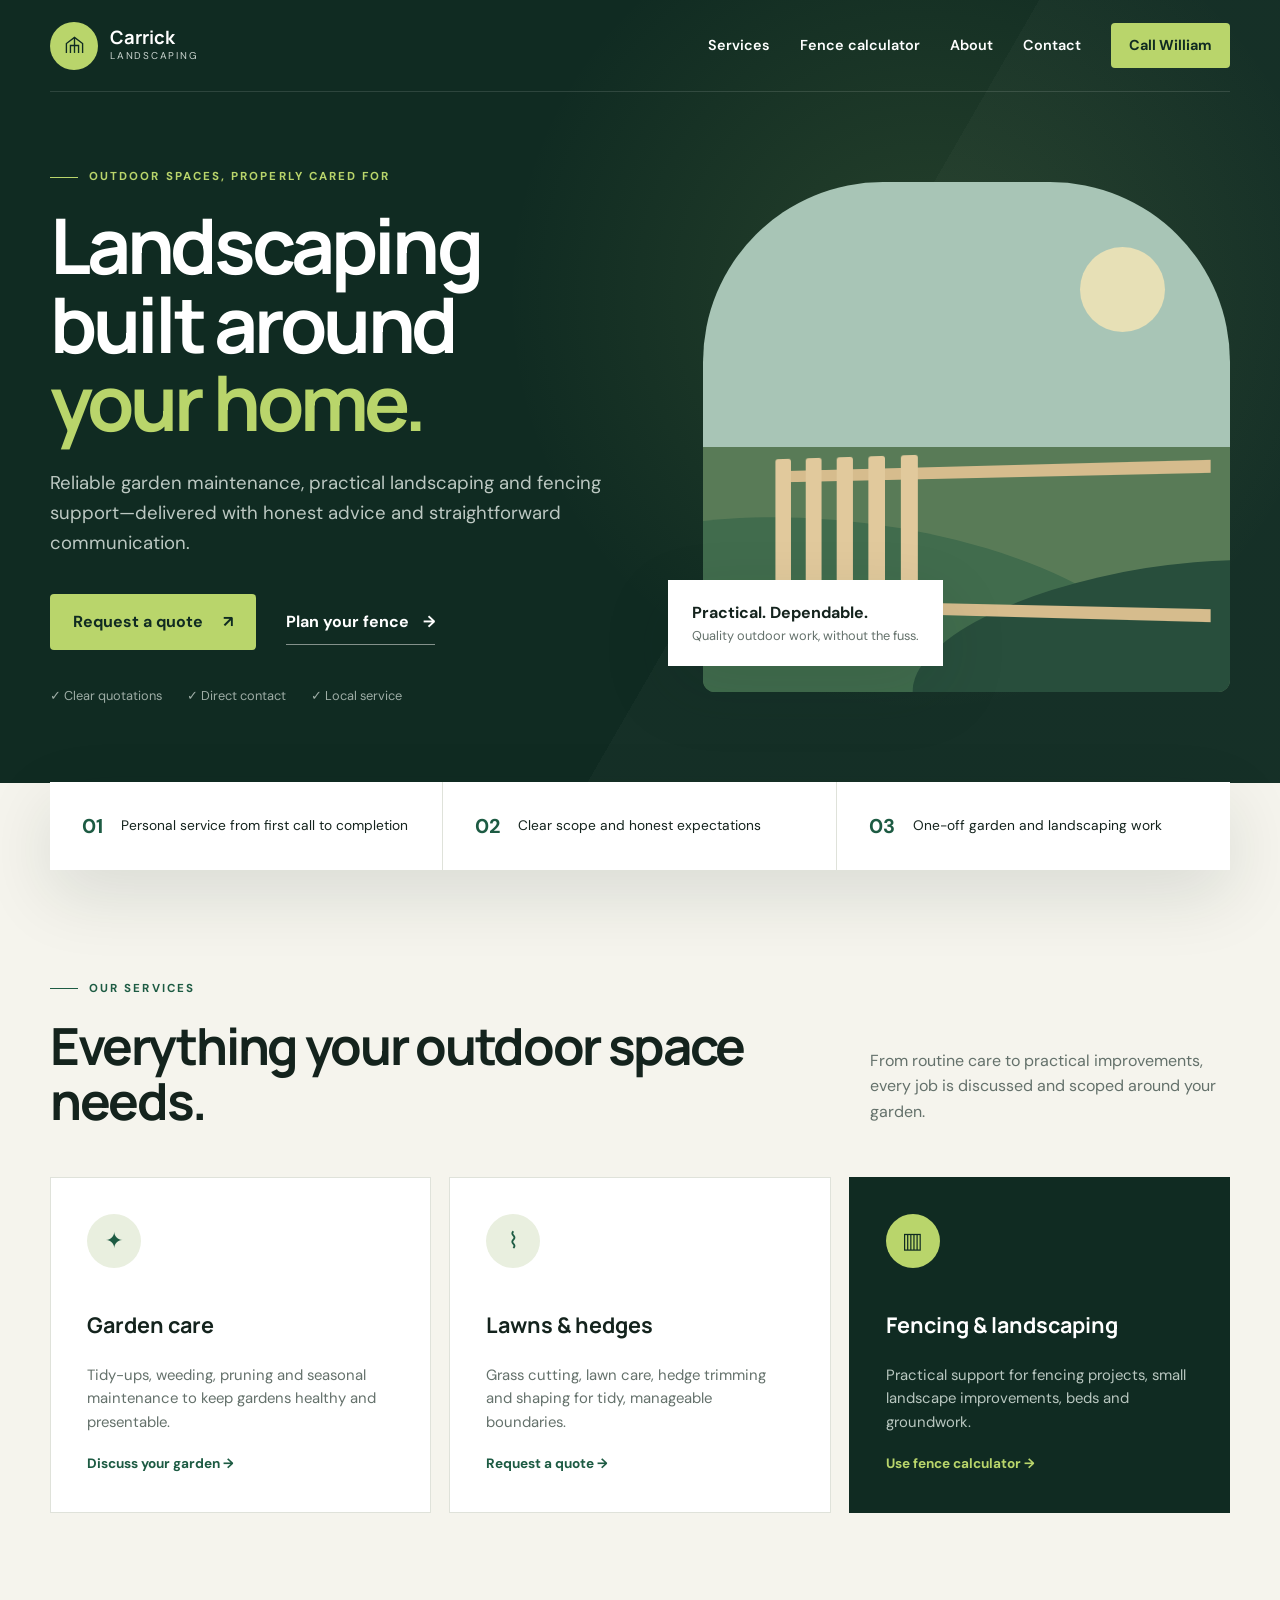
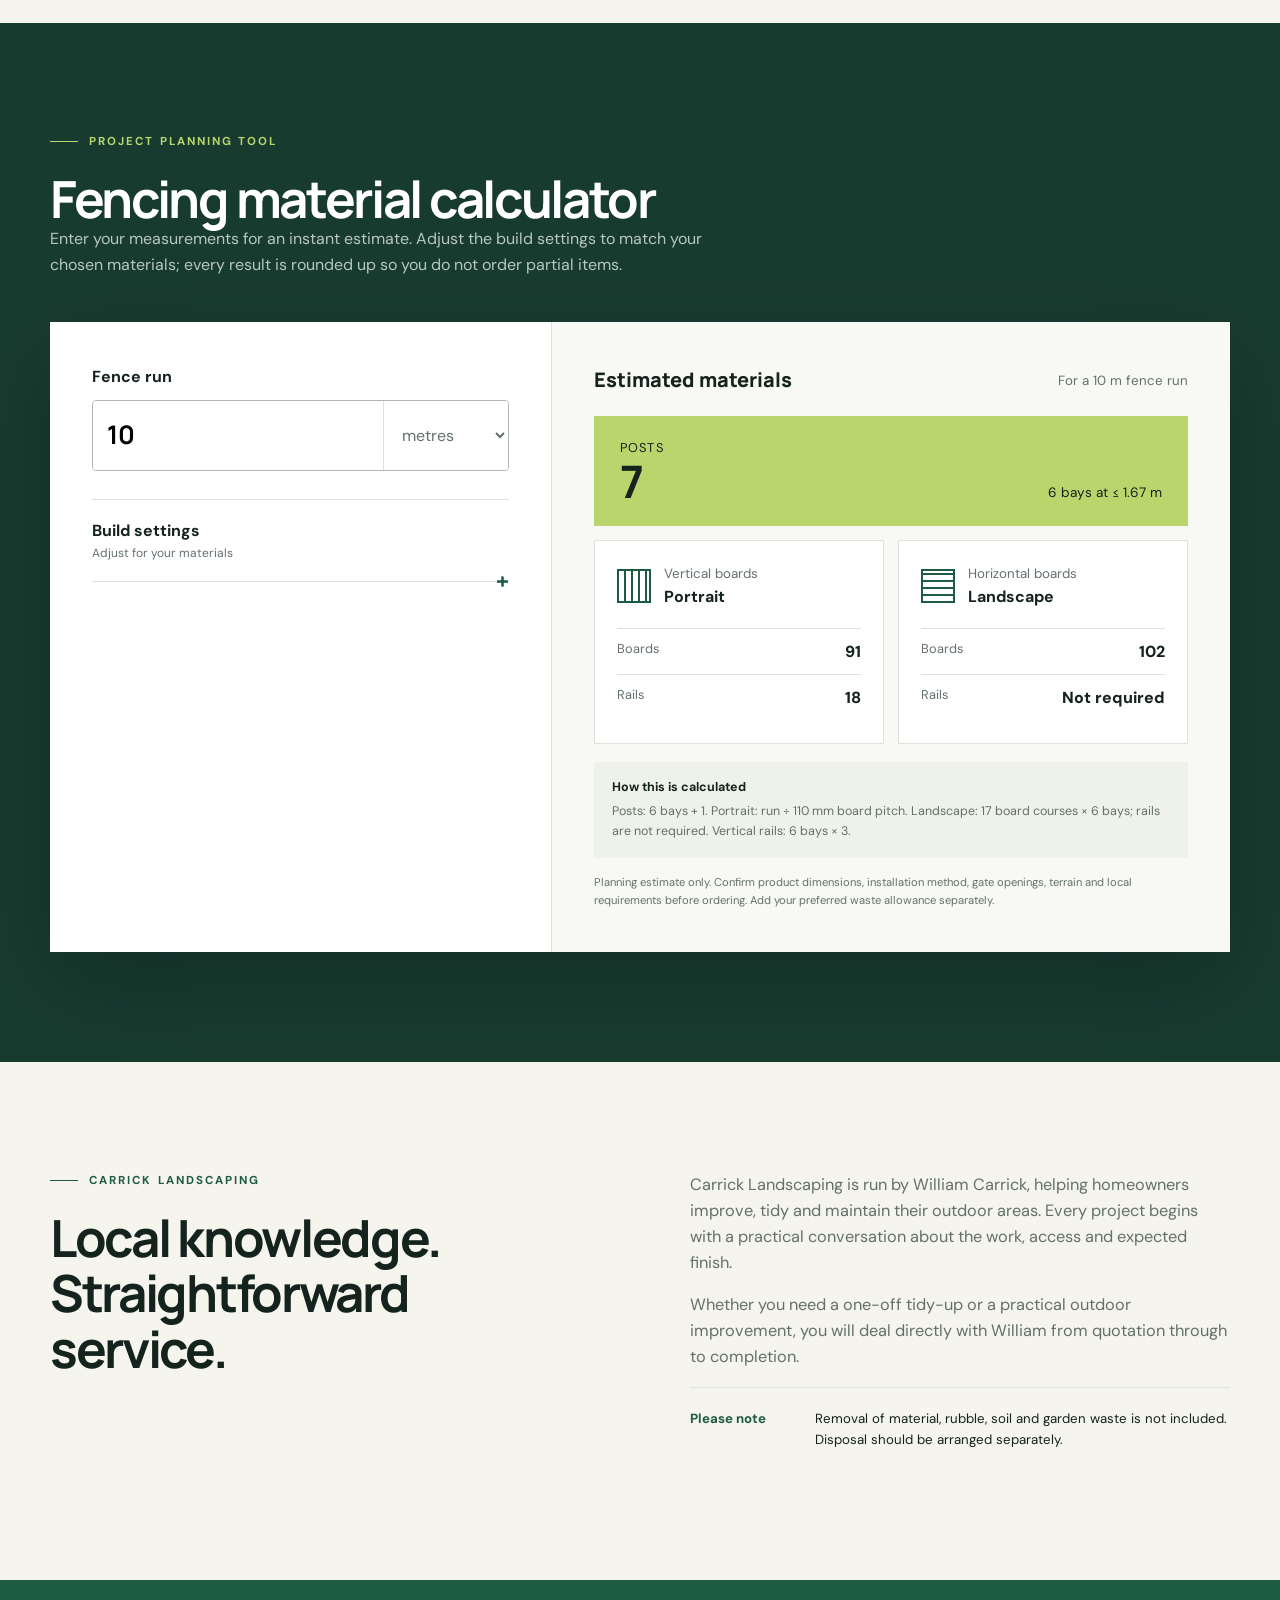
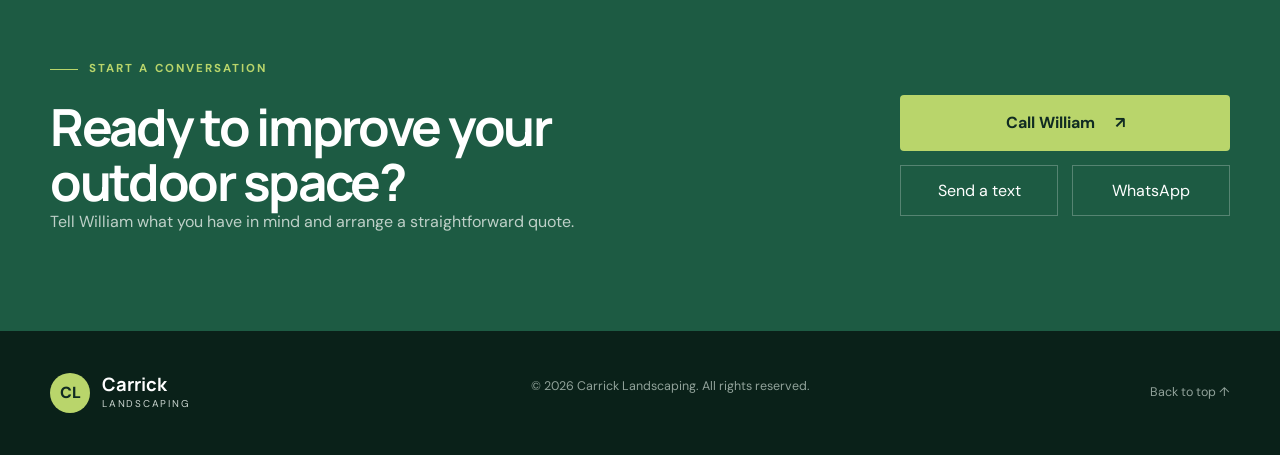
==== commit 27603045: "Remove regular maintenance service references" ====
--- a/index.html
+++ b/index.html
@@ -42,7 +42,7 @@
   </header>
 
   <main>
-    <section class="stats shell" aria-label="Service benefits"><div><strong>01</strong><span>Personal service from first call to completion</span></div><div><strong>02</strong><span>Clear scope and honest expectations</span></div><div><strong>03</strong><span>One-off and regular maintenance available</span></div></section>
+    <section class="stats shell" aria-label="Service benefits"><div><strong>01</strong><span>Personal service from first call to completion</span></div><div><strong>02</strong><span>Clear scope and honest expectations</span></div><div><strong>03</strong><span>One-off garden and landscaping work</span></div></section>
 
     <section class="section shell" id="services">
       <div class="section-heading"><div><p class="eyebrow dark"><span></span> Our services</p><h2>Everything your outdoor space needs.</h2></div><p>From routine care to practical improvements, every job is discussed and scoped around your garden.</p></div>
@@ -90,7 +90,7 @@
 
     <section class="section about shell" id="about">
       <div><p class="eyebrow dark"><span></span> Carrick Landscaping</p><h2>Local knowledge. Straightforward service.</h2></div>
-      <div><p>Carrick Landscaping is run by William Carrick, helping homeowners improve, tidy and maintain their outdoor areas. Every project begins with a practical conversation about the work, access and expected finish.</p><p>Whether you need a one-off tidy-up or regular help, you will deal directly with William from quotation through to completion.</p><div class="notice"><strong>Please note</strong><span>Removal of material, rubble, soil and garden waste is not included. Disposal should be arranged separately.</span></div></div>
+      <div><p>Carrick Landscaping is run by William Carrick, helping homeowners improve, tidy and maintain their outdoor areas. Every project begins with a practical conversation about the work, access and expected finish.</p><p>Whether you need a one-off tidy-up or a practical outdoor improvement, you will deal directly with William from quotation through to completion.</p><div class="notice"><strong>Please note</strong><span>Removal of material, rubble, soil and garden waste is not included. Disposal should be arranged separately.</span></div></div>
     </section>
 
     <section class="contact-section" id="contact"><div class="shell contact-wrap"><div><p class="eyebrow light"><span></span> Start a conversation</p><h2>Ready to improve your outdoor space?</h2><p>Tell William what you have in mind and arrange a straightforward quote.</p></div><div class="contact-buttons"><a class="button button-light" href="tel:+447376904595">Call William <span>↗</span></a><a href="sms:+447376904595">Send a text</a><a href="https://wa.me/447376904595" target="_blank" rel="noopener">WhatsApp</a></div></div></section>
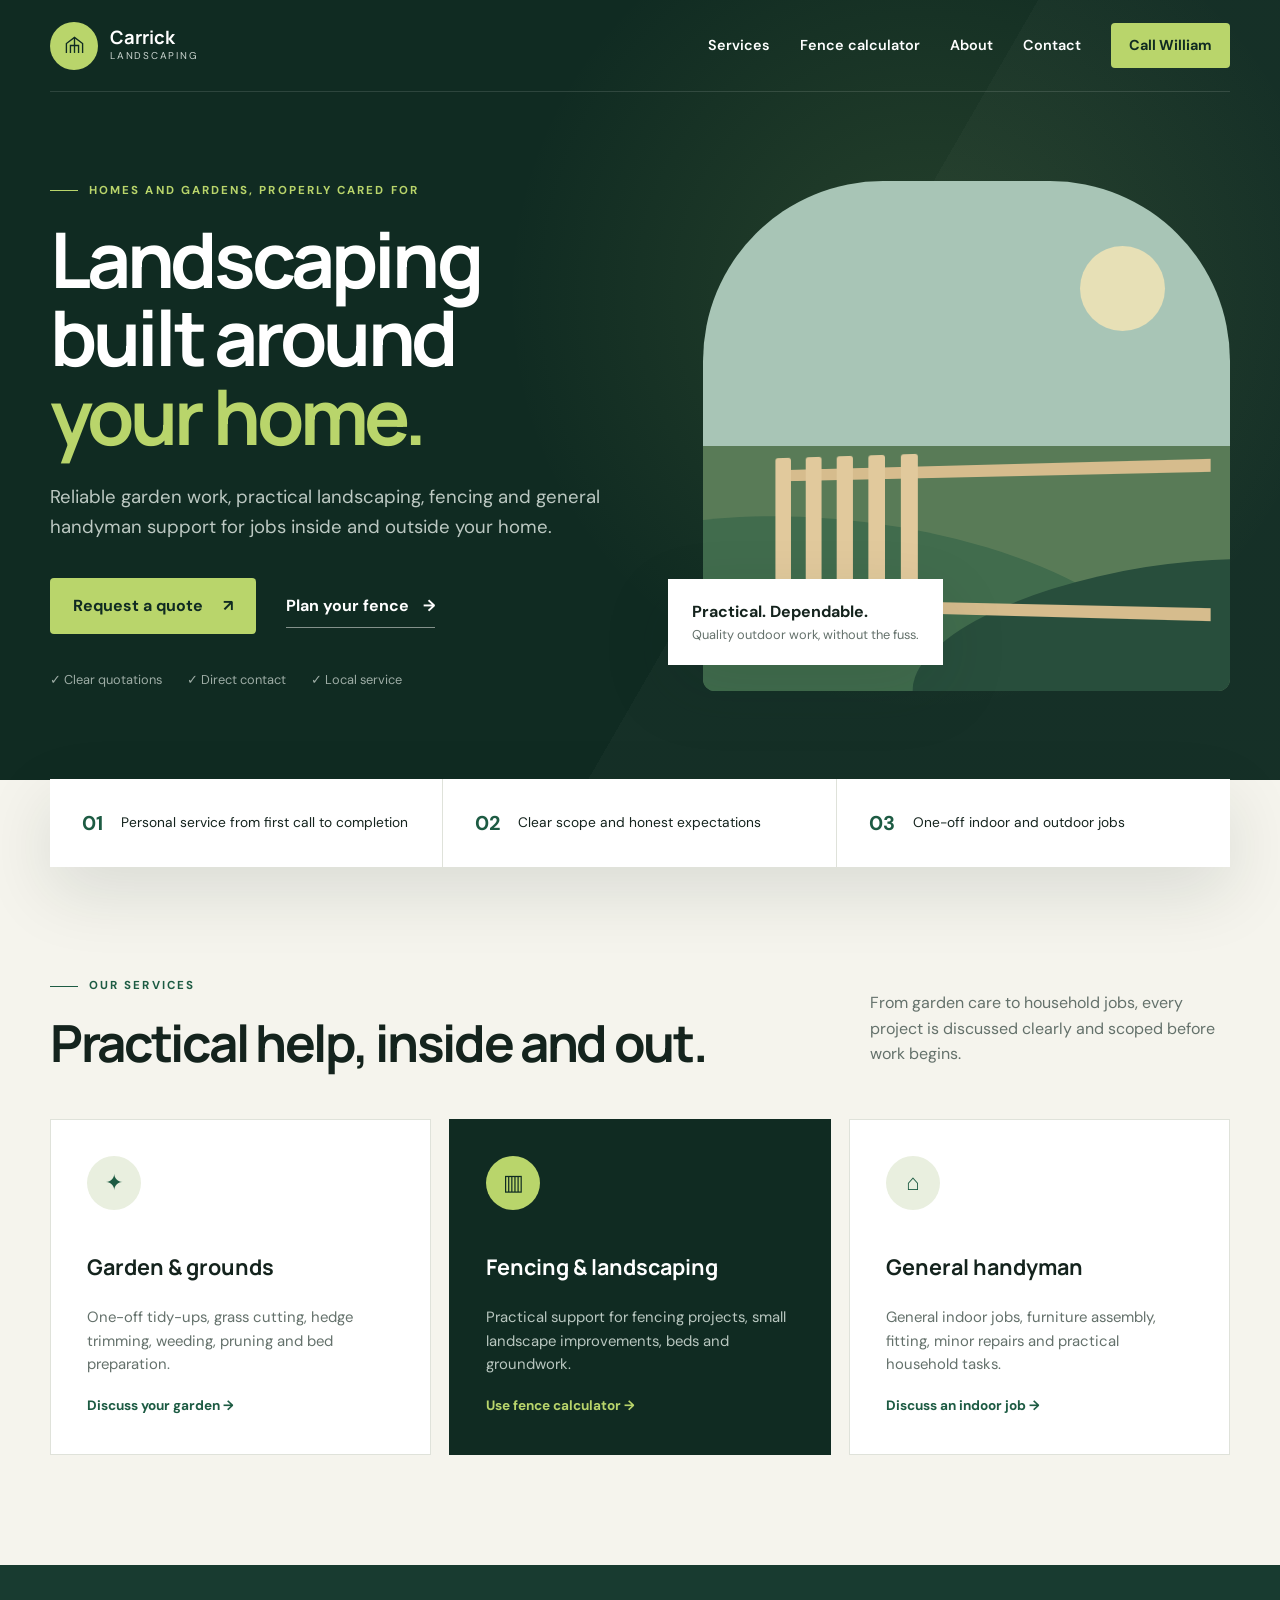
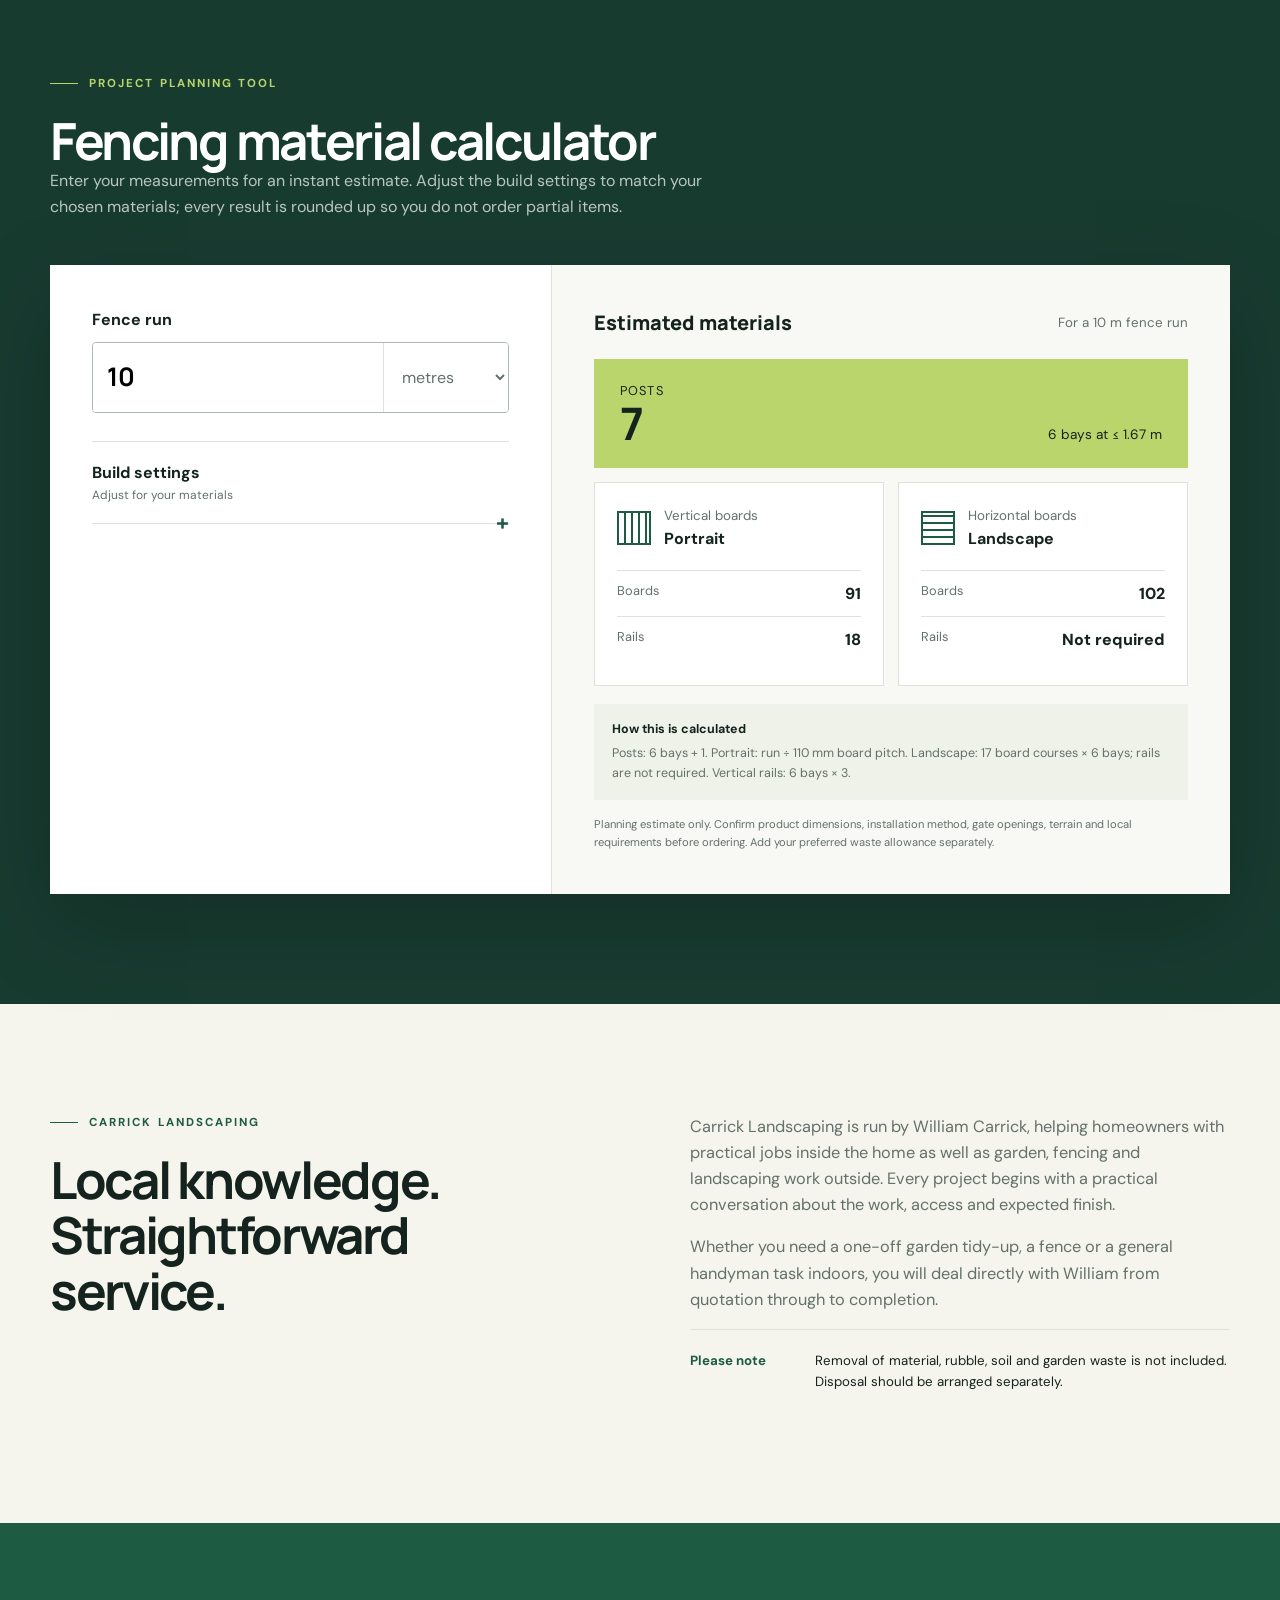
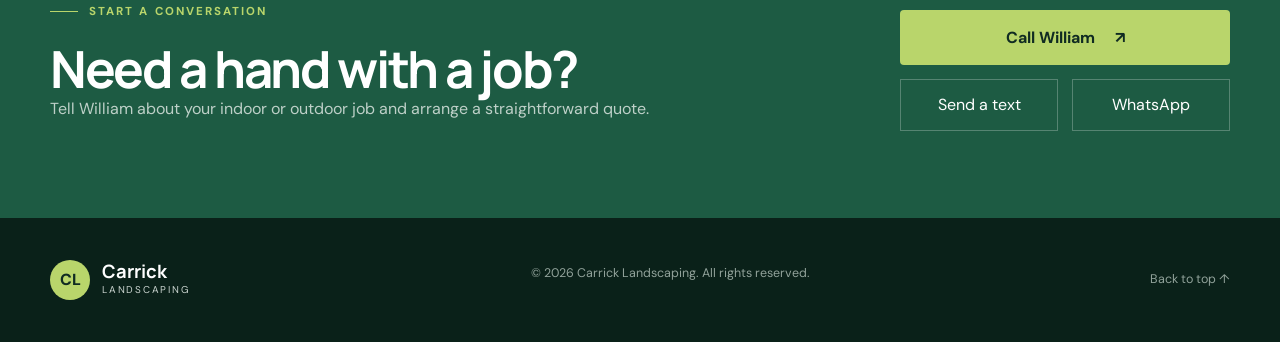
==== commit eed25744: "Add general handyman and indoor services" ====
--- a/index.html
+++ b/index.html
@@ -4,8 +4,8 @@
   <meta charset="utf-8">
   <meta name="viewport" content="width=device-width, initial-scale=1">
   <meta name="theme-color" content="#102b22">
-  <title>Carrick Landscaping | Professional Landscaping & Fencing</title>
-  <meta name="description" content="Dependable landscaping, garden maintenance and fencing support from Carrick Landscaping. Plan your project with our free fencing calculator.">
+  <title>Carrick Landscaping | Landscaping, Fencing & Handyman Services</title>
+  <meta name="description" content="Dependable landscaping, fencing and general handyman services for jobs inside and outside the home. Plan fencing with our free calculator.">
   <link rel="preconnect" href="https://fonts.googleapis.com">
   <link rel="preconnect" href="https://fonts.gstatic.com" crossorigin>
   <link href="https://fonts.googleapis.com/css2?family=DM+Sans:wght@400;500;600;700&family=Manrope:wght@600;700;800&display=swap" rel="stylesheet">
@@ -28,9 +28,9 @@
 
     <div class="hero shell">
       <div class="hero-copy">
-        <p class="eyebrow"><span></span> Outdoor spaces, properly cared for</p>
+        <p class="eyebrow"><span></span> Homes and gardens, properly cared for</p>
         <h1>Landscaping built around <em>your home.</em></h1>
-        <p class="lead">Reliable garden maintenance, practical landscaping and fencing support—delivered with honest advice and straightforward communication.</p>
+        <p class="lead">Reliable garden work, practical landscaping, fencing and general handyman support for jobs inside and outside your home.</p>
         <div class="actions"><a class="button" href="#contact">Request a quote <span>↗</span></a><a class="text-link" href="#calculator">Plan your fence <span>→</span></a></div>
         <div class="trust-row"><span>✓ Clear quotations</span><span>✓ Direct contact</span><span>✓ Local service</span></div>
       </div>
@@ -42,14 +42,14 @@
   </header>
 
   <main>
-    <section class="stats shell" aria-label="Service benefits"><div><strong>01</strong><span>Personal service from first call to completion</span></div><div><strong>02</strong><span>Clear scope and honest expectations</span></div><div><strong>03</strong><span>One-off garden and landscaping work</span></div></section>
+    <section class="stats shell" aria-label="Service benefits"><div><strong>01</strong><span>Personal service from first call to completion</span></div><div><strong>02</strong><span>Clear scope and honest expectations</span></div><div><strong>03</strong><span>One-off indoor and outdoor jobs</span></div></section>
 
     <section class="section shell" id="services">
-      <div class="section-heading"><div><p class="eyebrow dark"><span></span> Our services</p><h2>Everything your outdoor space needs.</h2></div><p>From routine care to practical improvements, every job is discussed and scoped around your garden.</p></div>
+      <div class="section-heading"><div><p class="eyebrow dark"><span></span> Our services</p><h2>Practical help, inside and out.</h2></div><p>From garden care to household jobs, every project is discussed clearly and scoped before work begins.</p></div>
       <div class="service-grid">
-        <article><span class="service-icon">✦</span><h3>Garden care</h3><p>Tidy-ups, weeding, pruning and seasonal maintenance to keep gardens healthy and presentable.</p><a href="#contact">Discuss your garden →</a></article>
-        <article><span class="service-icon">⌇</span><h3>Lawns & hedges</h3><p>Grass cutting, lawn care, hedge trimming and shaping for tidy, manageable boundaries.</p><a href="#contact">Request a quote →</a></article>
+        <article><span class="service-icon">✦</span><h3>Garden & grounds</h3><p>One-off tidy-ups, grass cutting, hedge trimming, weeding, pruning and bed preparation.</p><a href="#contact">Discuss your garden →</a></article>
         <article class="featured"><span class="service-icon">▥</span><h3>Fencing & landscaping</h3><p>Practical support for fencing projects, small landscape improvements, beds and groundwork.</p><a href="#calculator">Use fence calculator →</a></article>
+        <article><span class="service-icon">⌂</span><h3>General handyman</h3><p>General indoor jobs, furniture assembly, fitting, minor repairs and practical household tasks.</p><a href="#contact">Discuss an indoor job →</a></article>
       </div>
     </section>
 
@@ -90,10 +90,10 @@
 
     <section class="section about shell" id="about">
       <div><p class="eyebrow dark"><span></span> Carrick Landscaping</p><h2>Local knowledge. Straightforward service.</h2></div>
-      <div><p>Carrick Landscaping is run by William Carrick, helping homeowners improve, tidy and maintain their outdoor areas. Every project begins with a practical conversation about the work, access and expected finish.</p><p>Whether you need a one-off tidy-up or a practical outdoor improvement, you will deal directly with William from quotation through to completion.</p><div class="notice"><strong>Please note</strong><span>Removal of material, rubble, soil and garden waste is not included. Disposal should be arranged separately.</span></div></div>
+      <div><p>Carrick Landscaping is run by William Carrick, helping homeowners with practical jobs inside the home as well as garden, fencing and landscaping work outside. Every project begins with a practical conversation about the work, access and expected finish.</p><p>Whether you need a one-off garden tidy-up, a fence or a general handyman task indoors, you will deal directly with William from quotation through to completion.</p><div class="notice"><strong>Please note</strong><span>Removal of material, rubble, soil and garden waste is not included. Disposal should be arranged separately.</span></div></div>
     </section>
 
-    <section class="contact-section" id="contact"><div class="shell contact-wrap"><div><p class="eyebrow light"><span></span> Start a conversation</p><h2>Ready to improve your outdoor space?</h2><p>Tell William what you have in mind and arrange a straightforward quote.</p></div><div class="contact-buttons"><a class="button button-light" href="tel:+447376904595">Call William <span>↗</span></a><a href="sms:+447376904595">Send a text</a><a href="https://wa.me/447376904595" target="_blank" rel="noopener">WhatsApp</a></div></div></section>
+    <section class="contact-section" id="contact"><div class="shell contact-wrap"><div><p class="eyebrow light"><span></span> Start a conversation</p><h2>Need a hand with a job?</h2><p>Tell William about your indoor or outdoor job and arrange a straightforward quote.</p></div><div class="contact-buttons"><a class="button button-light" href="tel:+447376904595">Call William <span>↗</span></a><a href="sms:+447376904595">Send a text</a><a href="https://wa.me/447376904595" target="_blank" rel="noopener">WhatsApp</a></div></div></section>
   </main>
 
   <footer><div class="shell footer-wrap"><a class="brand footer-brand" href="#top"><span class="brand-mark" aria-hidden="true">CL</span><span><strong>Carrick</strong><small>Landscaping</small></span></a><p>© <span id="year"></span> Carrick Landscaping. All rights reserved.</p><a href="#top">Back to top ↑</a></div></footer>
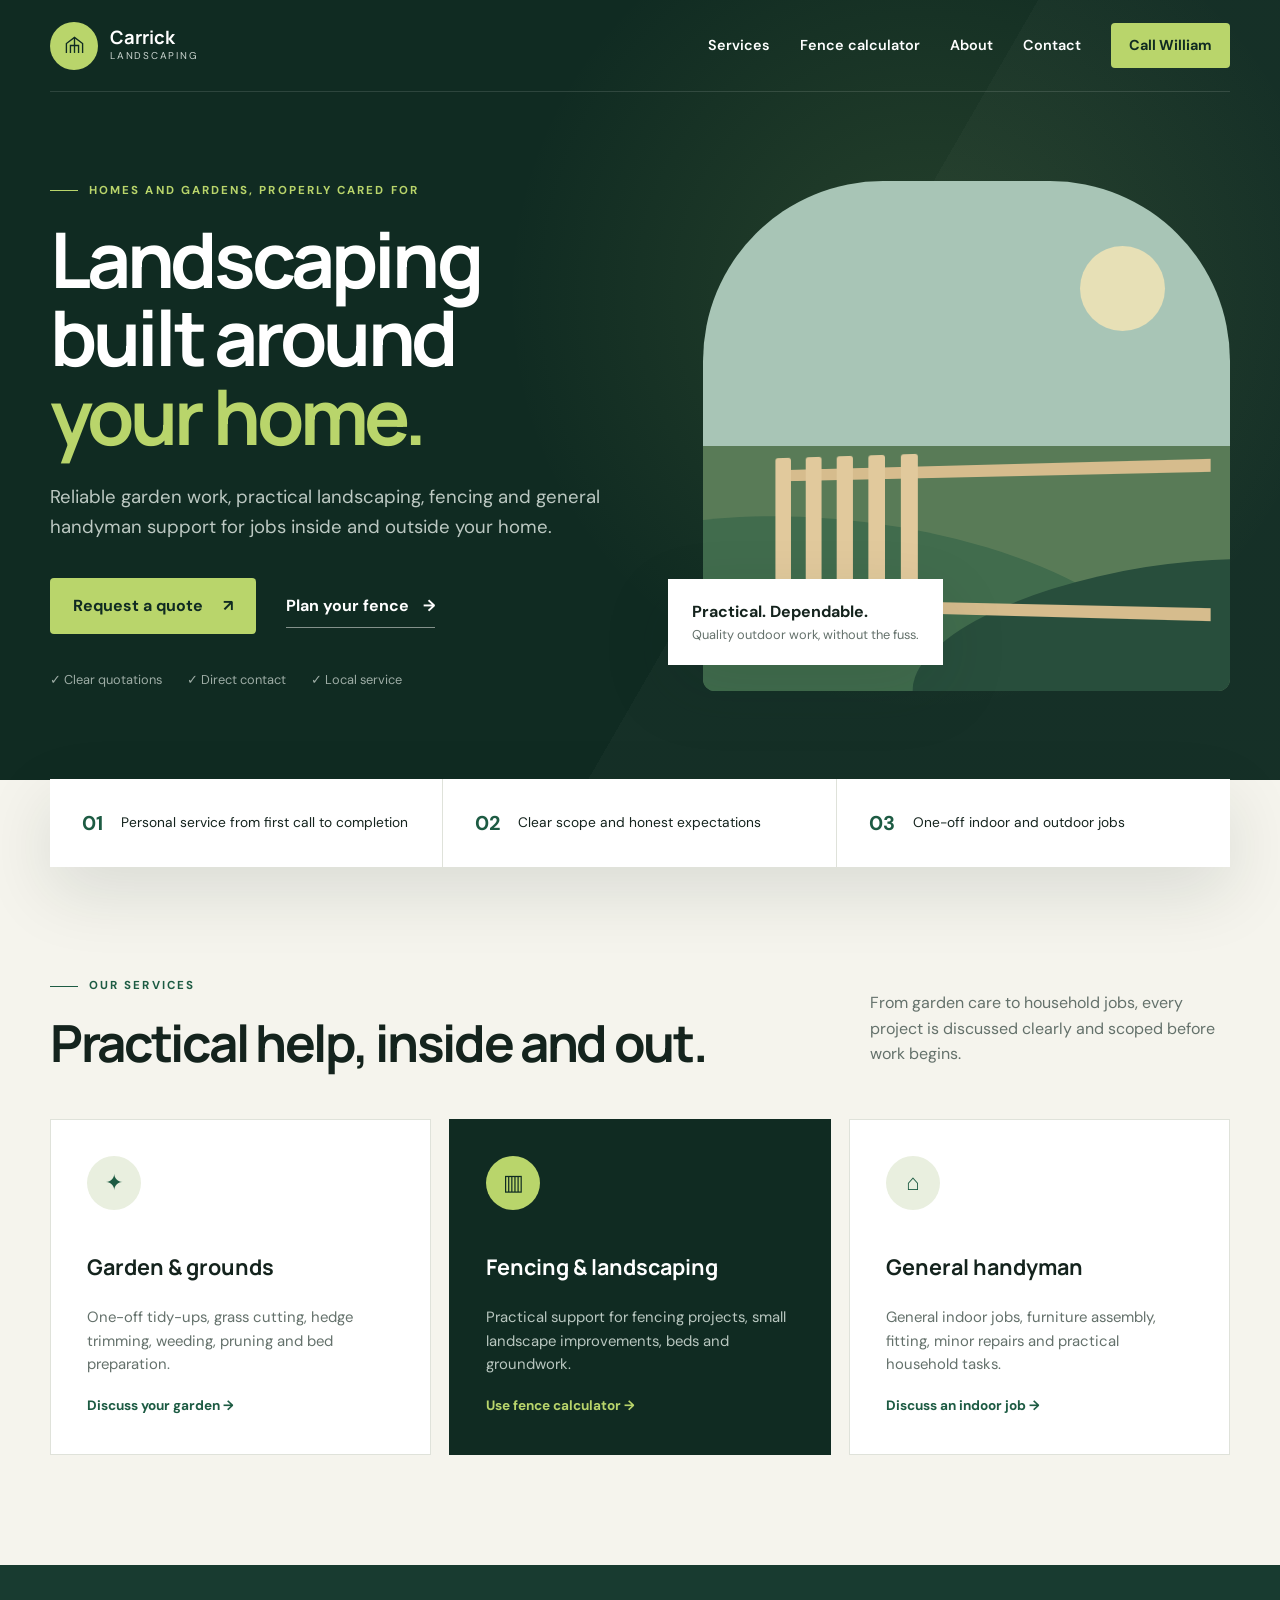
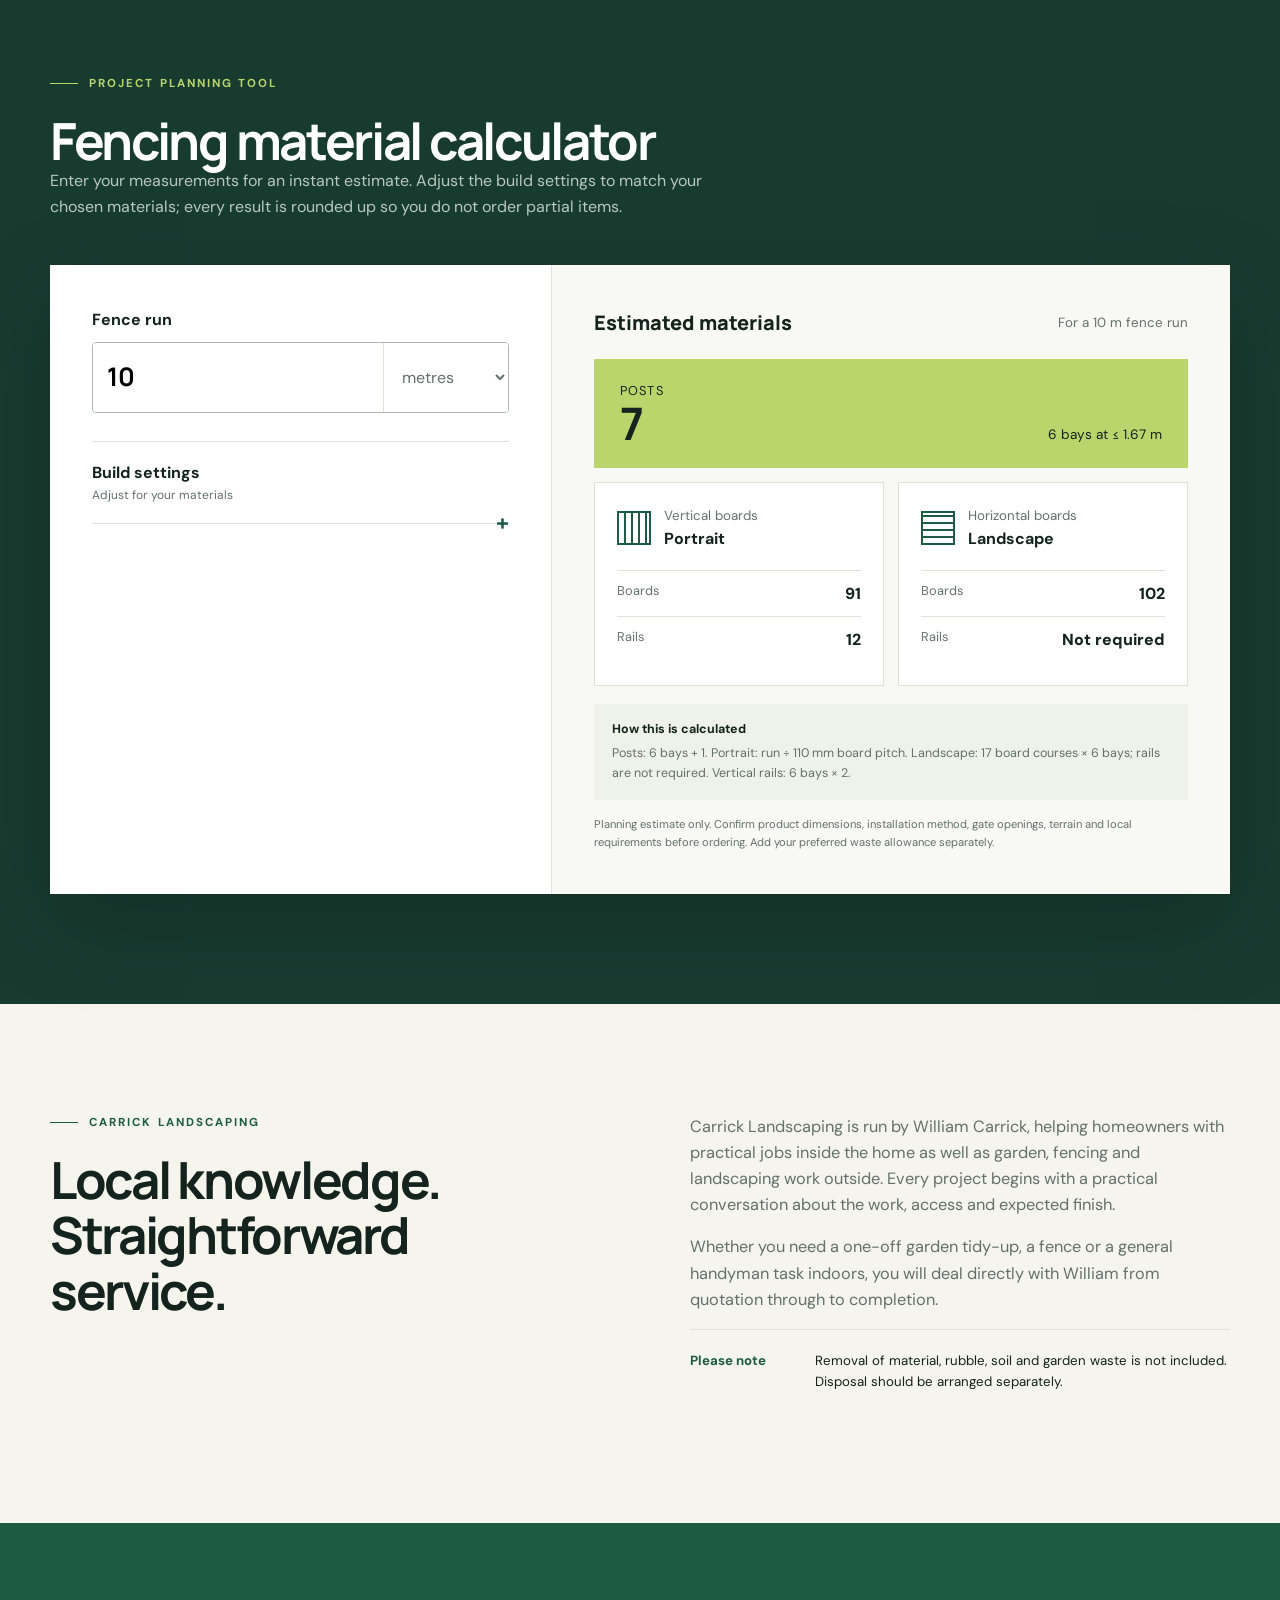
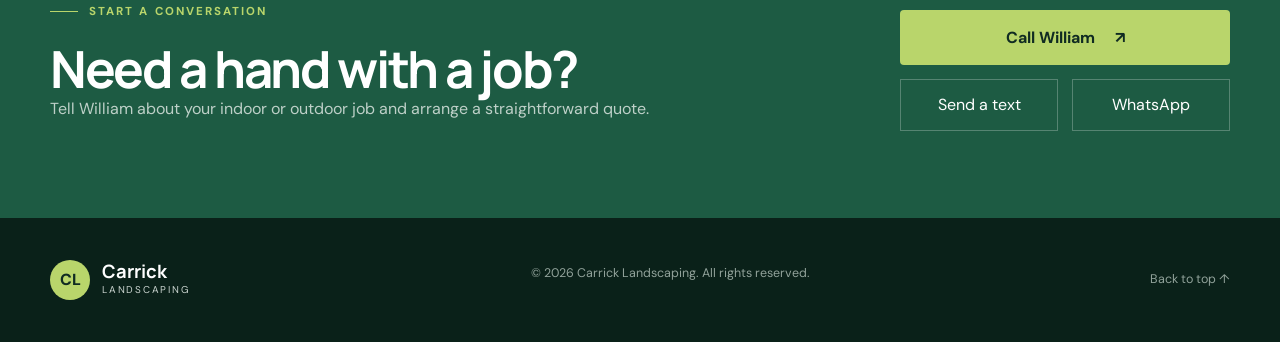
==== commit 83dabf1f: "Set preferred fencing calculator defaults" ====
--- a/index.html
+++ b/index.html
@@ -65,11 +65,11 @@
             <details>
               <summary>Build settings <span>Adjust for your materials</span></summary>
               <div class="settings-grid">
-                <label>Fence height <span><input id="height" type="number" min="0.1" step="0.01" value="1.8"><select id="height-unit" aria-label="Height unit"><option value="metres">m</option><option value="feet">ft</option></select></span></label>
-                <label>Maximum post spacing <span><input id="post-spacing" type="number" min="0.1" step="0.01" value="1.8"><select id="spacing-unit" aria-label="Spacing unit"><option value="metres">m</option><option value="feet">ft</option></select></span></label>
+                <label>Fence height <span><input id="height" type="number" min="0.1" step="0.01" value="6"><select id="height-unit" aria-label="Height unit"><option value="metres">m</option><option value="feet" selected>ft</option></select></span></label>
+                <label>Maximum post spacing <span><input id="post-spacing" type="number" min="0.1" step="0.01" value="6"><select id="spacing-unit" aria-label="Spacing unit"><option value="metres">m</option><option value="feet" selected>ft</option></select></span></label>
                 <label>Board face width <span><input id="board-width" type="number" min="1" step="1" value="100"><b>mm</b></span></label>
                 <label>Gap between boards <span><input id="board-gap" type="number" min="0" step="1" value="10"><b>mm</b></span></label>
-                <label>Rails per bay (vertical) <span><input id="rails-per-bay" type="number" min="1" step="1" value="3"><b>rails</b></span></label>
+                <label>Rails per bay (vertical) <span><input id="rails-per-bay" type="number" min="1" step="1" value="2"><b>rails</b></span></label>
               </div>
             </details>
             <p class="form-error" id="calculator-error" role="alert"></p>
@@ -78,7 +78,7 @@
             <div class="results-head"><span>Estimated materials</span><small id="run-summary">For a 10 m fence run</small></div>
             <div class="result-common"><div><span>Posts</span><strong id="posts-result">7</strong></div><p id="bay-summary">6 bays at ≤ 1.67 m</p></div>
             <div class="orientation-grid">
-              <article><div class="orientation-title"><span class="board-icon vertical"></span><div><small>Vertical boards</small><strong>Portrait</strong></div></div><dl><div><dt>Boards</dt><dd id="vertical-boards-result">91</dd></div><div><dt>Rails</dt><dd id="rails-result">18</dd></div></dl></article>
+              <article><div class="orientation-title"><span class="board-icon vertical"></span><div><small>Vertical boards</small><strong>Portrait</strong></div></div><dl><div><dt>Boards</dt><dd id="vertical-boards-result">91</dd></div><div><dt>Rails</dt><dd id="rails-result">12</dd></div></dl></article>
               <article><div class="orientation-title"><span class="board-icon horizontal"></span><div><small>Horizontal boards</small><strong>Landscape</strong></div></div><dl><div><dt>Boards</dt><dd id="horizontal-boards-result">102</dd></div><div><dt>Rails</dt><dd>Not required</dd></div></dl></article>
             </div>
             <div class="calculation-note"><strong>How this is calculated</strong><p id="formula-summary"></p></div>
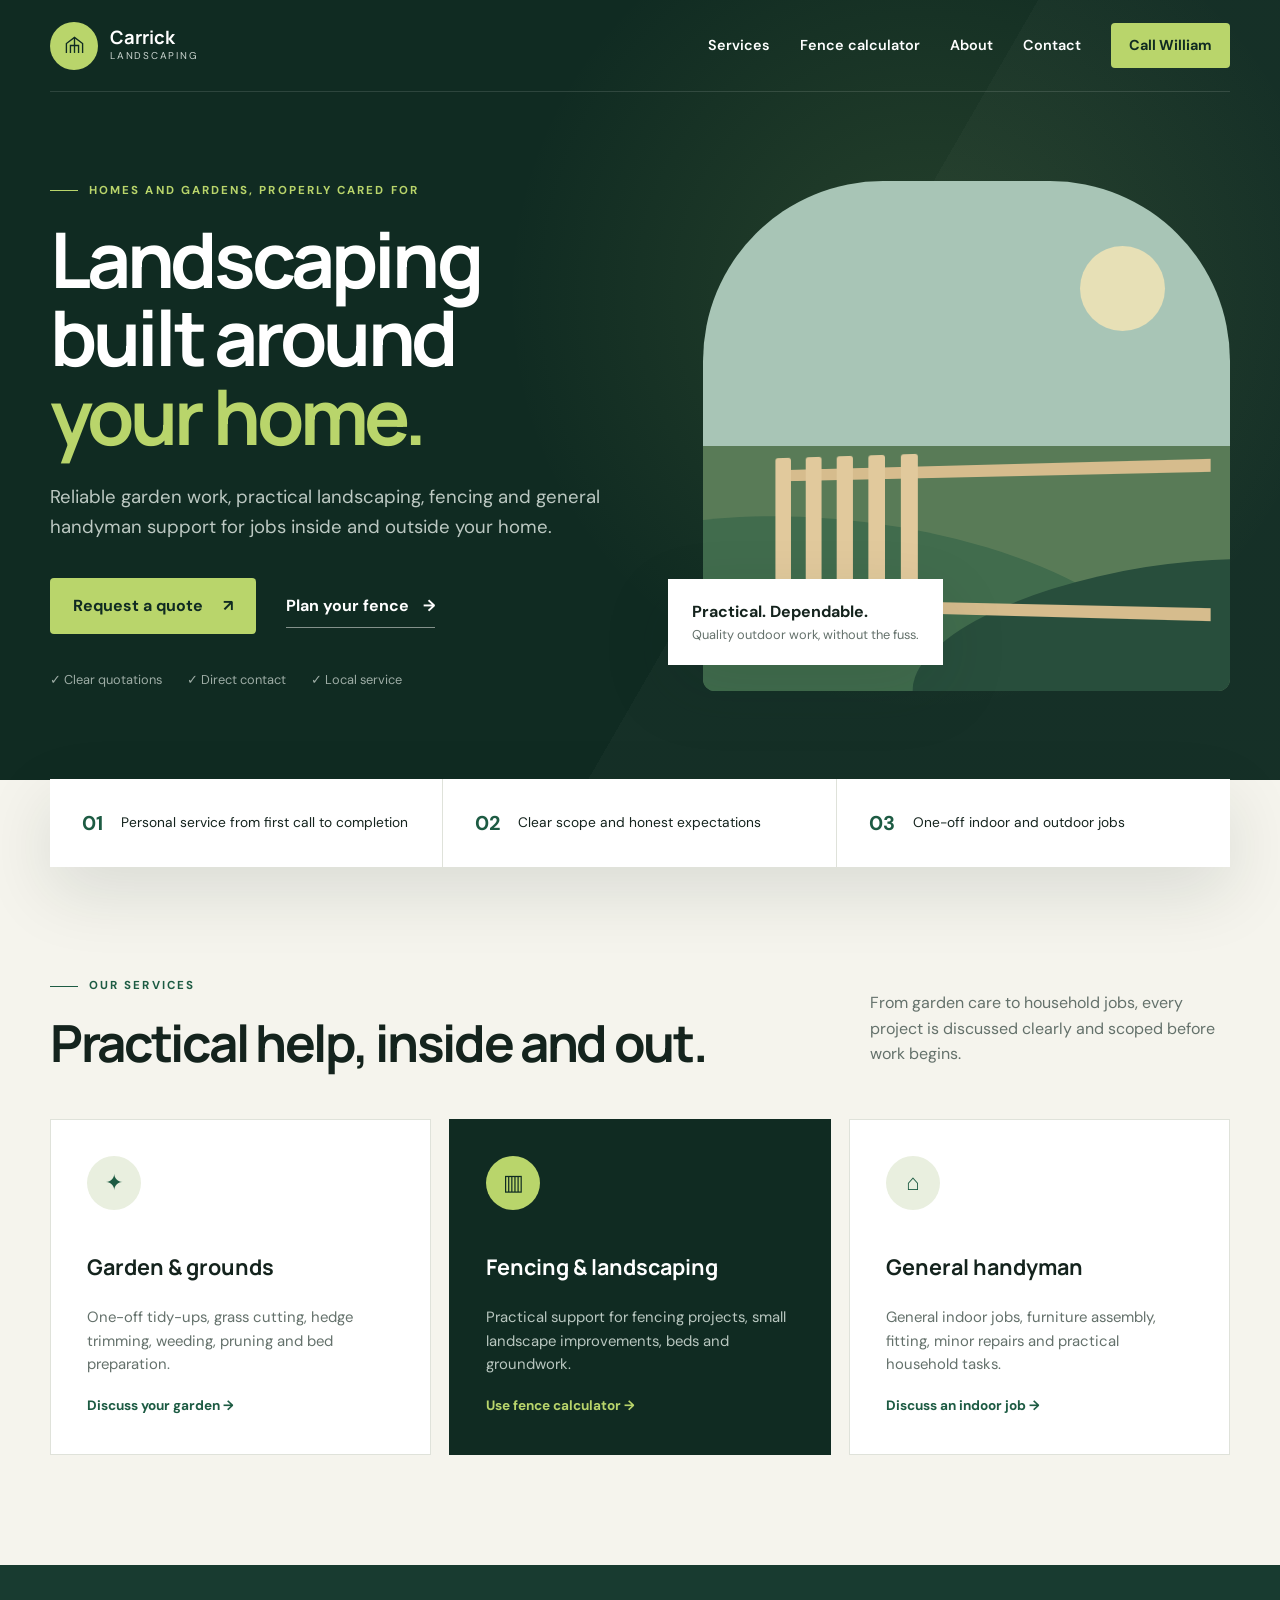
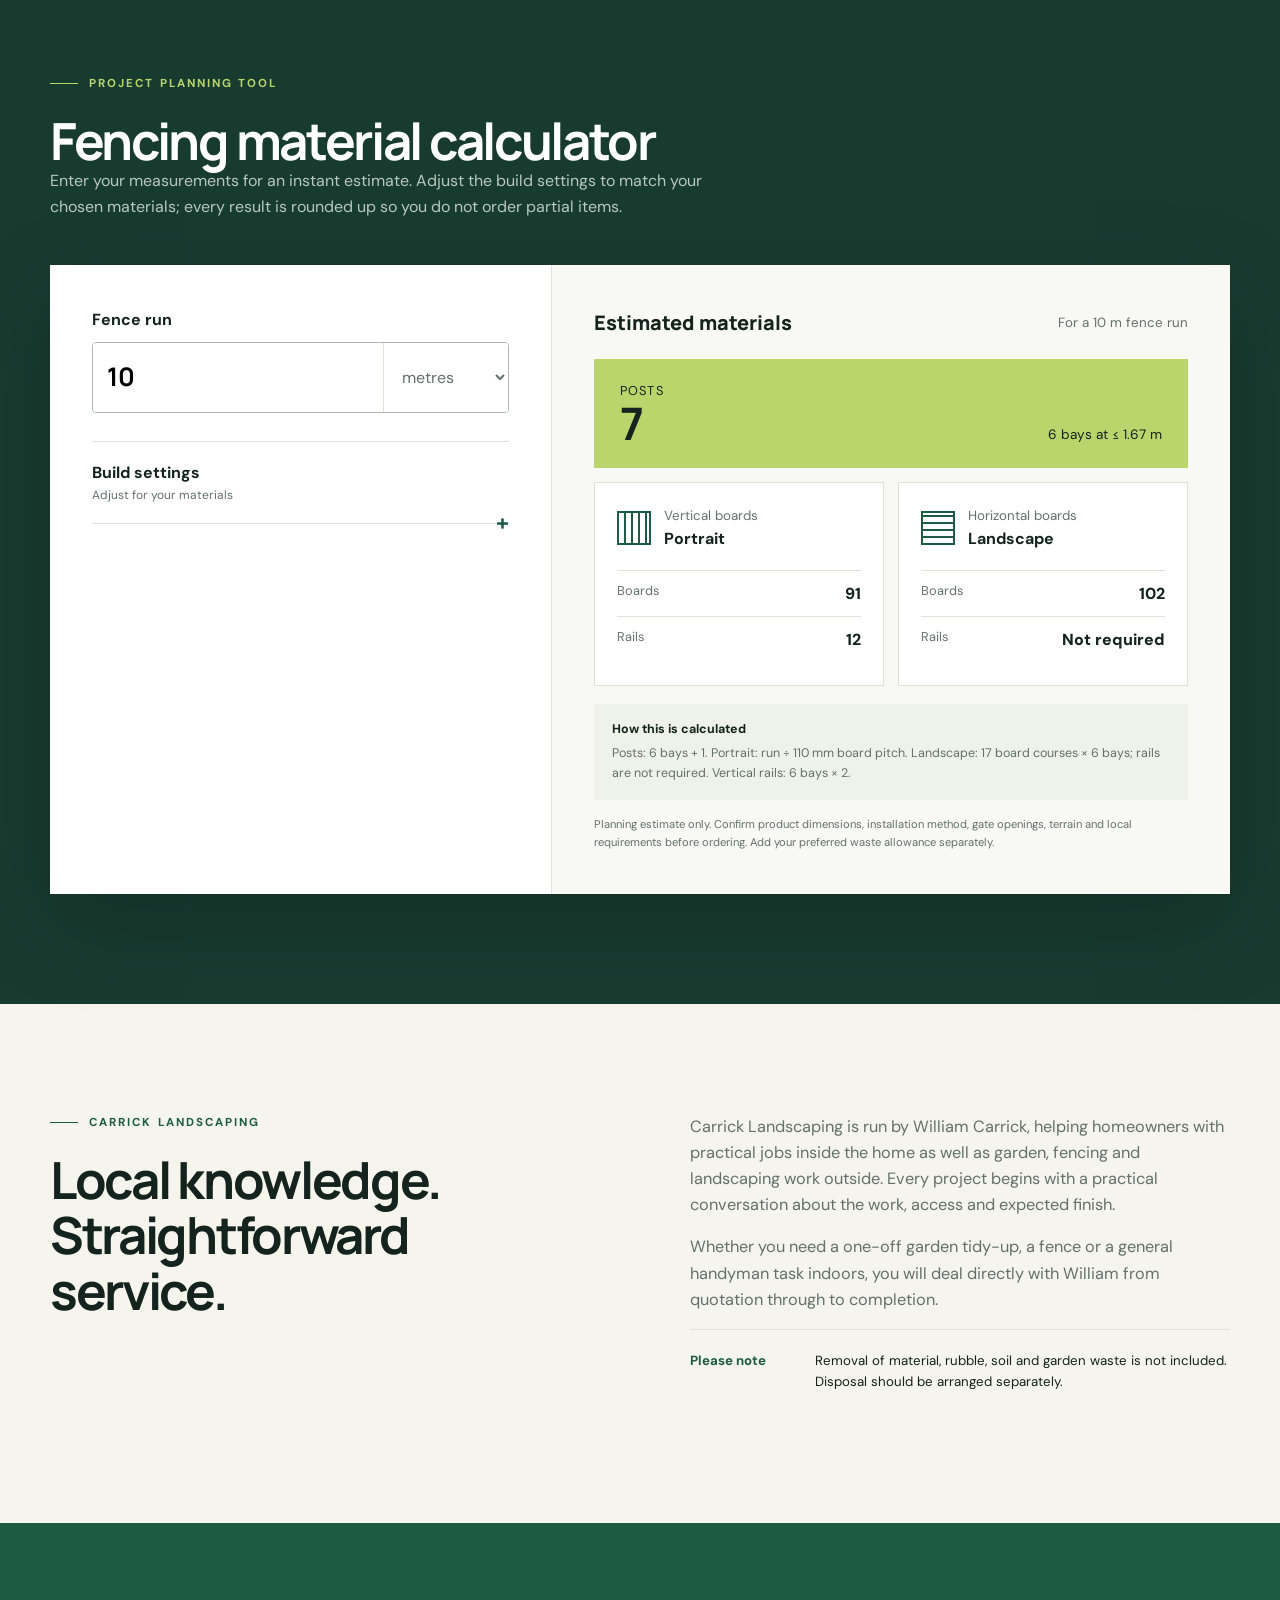
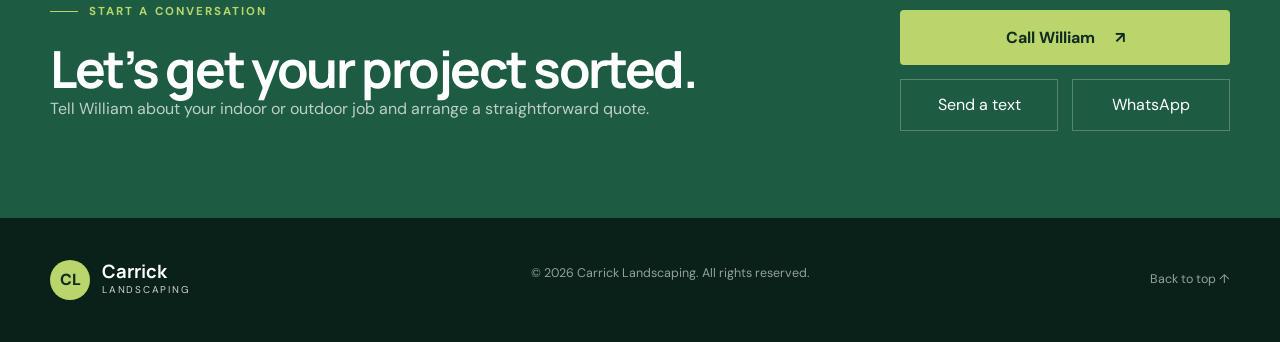
==== commit a66f3def: "Improve contact section heading" ====
--- a/index.html
+++ b/index.html
@@ -93,7 +93,7 @@
       <div><p>Carrick Landscaping is run by William Carrick, helping homeowners with practical jobs inside the home as well as garden, fencing and landscaping work outside. Every project begins with a practical conversation about the work, access and expected finish.</p><p>Whether you need a one-off garden tidy-up, a fence or a general handyman task indoors, you will deal directly with William from quotation through to completion.</p><div class="notice"><strong>Please note</strong><span>Removal of material, rubble, soil and garden waste is not included. Disposal should be arranged separately.</span></div></div>
     </section>
 
-    <section class="contact-section" id="contact"><div class="shell contact-wrap"><div><p class="eyebrow light"><span></span> Start a conversation</p><h2>Need a hand with a job?</h2><p>Tell William about your indoor or outdoor job and arrange a straightforward quote.</p></div><div class="contact-buttons"><a class="button button-light" href="tel:+447376904595">Call William <span>↗</span></a><a href="sms:+447376904595">Send a text</a><a href="https://wa.me/447376904595" target="_blank" rel="noopener">WhatsApp</a></div></div></section>
+    <section class="contact-section" id="contact"><div class="shell contact-wrap"><div><p class="eyebrow light"><span></span> Start a conversation</p><h2>Let’s get your project sorted.</h2><p>Tell William about your indoor or outdoor job and arrange a straightforward quote.</p></div><div class="contact-buttons"><a class="button button-light" href="tel:+447376904595">Call William <span>↗</span></a><a href="sms:+447376904595">Send a text</a><a href="https://wa.me/447376904595" target="_blank" rel="noopener">WhatsApp</a></div></div></section>
   </main>
 
   <footer><div class="shell footer-wrap"><a class="brand footer-brand" href="#top"><span class="brand-mark" aria-hidden="true">CL</span><span><strong>Carrick</strong><small>Landscaping</small></span></a><p>© <span id="year"></span> Carrick Landscaping. All rights reserved.</p><a href="#top">Back to top ↑</a></div></footer>
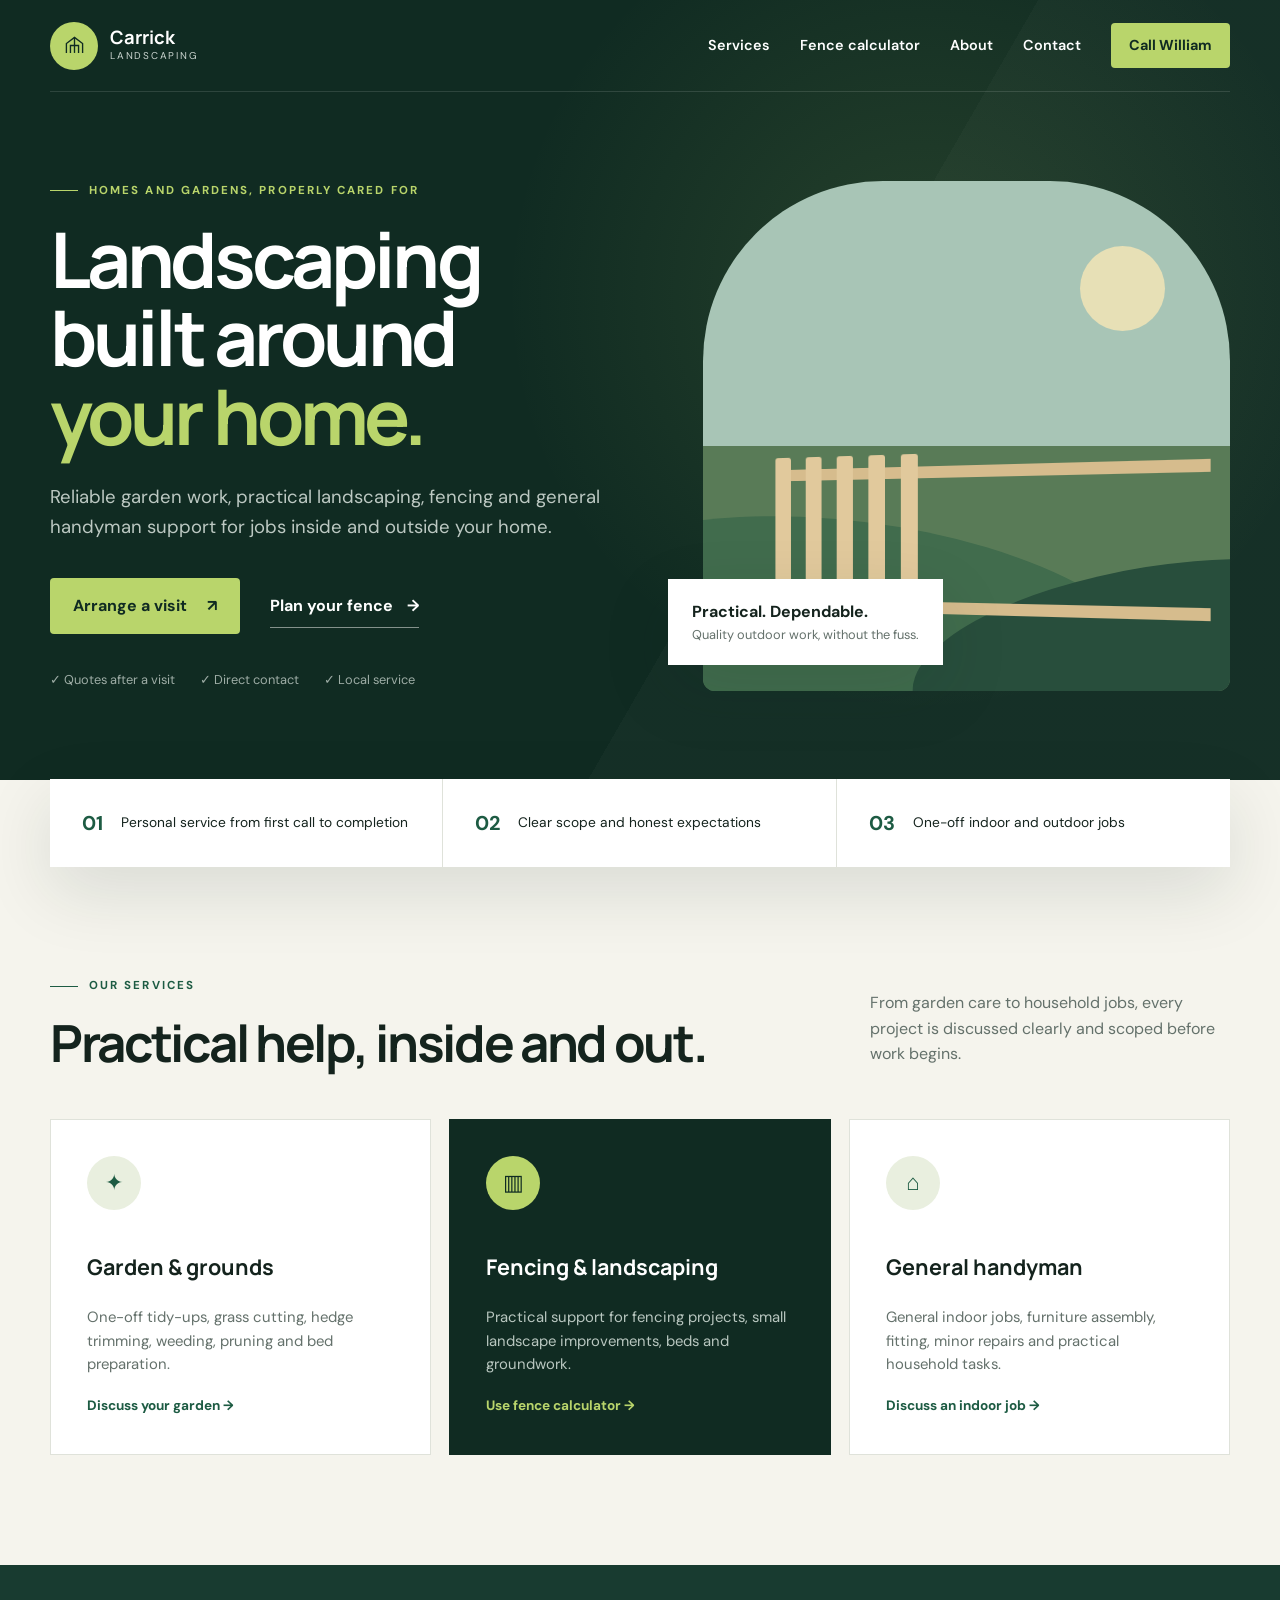
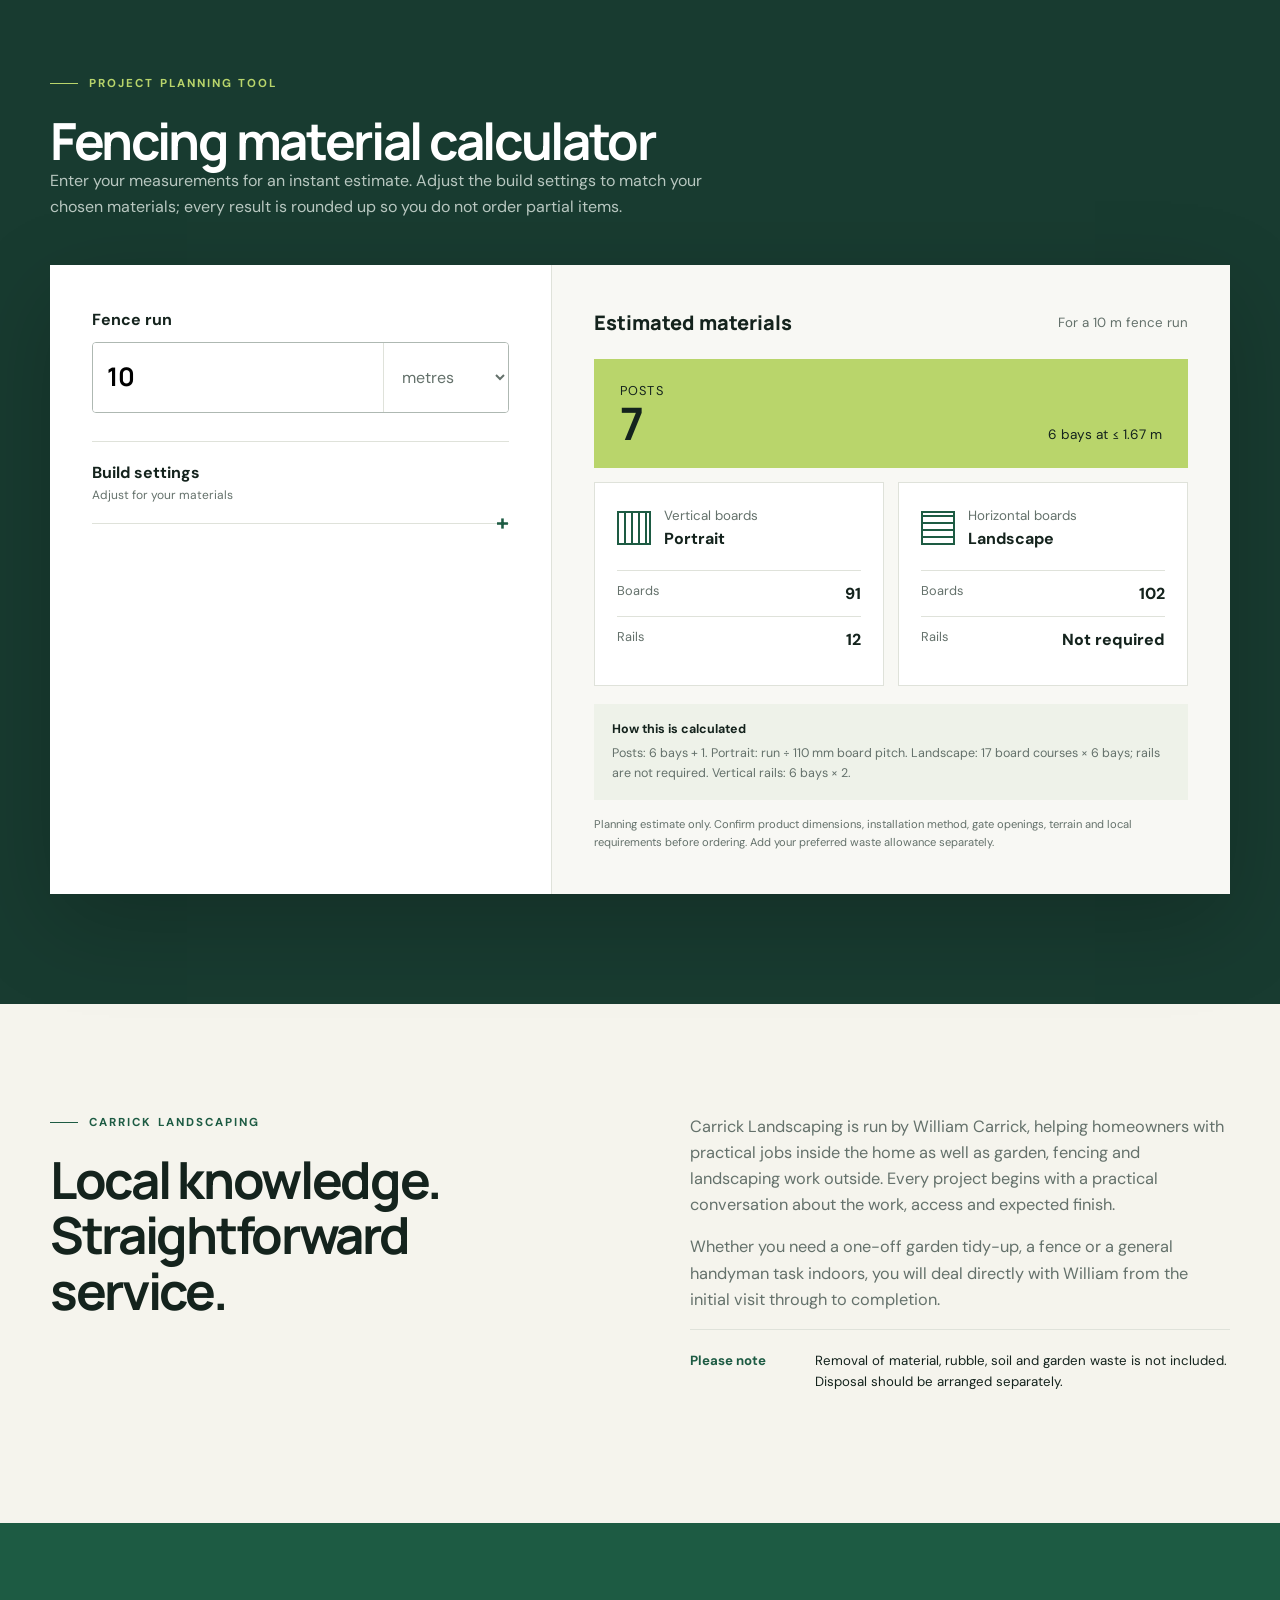
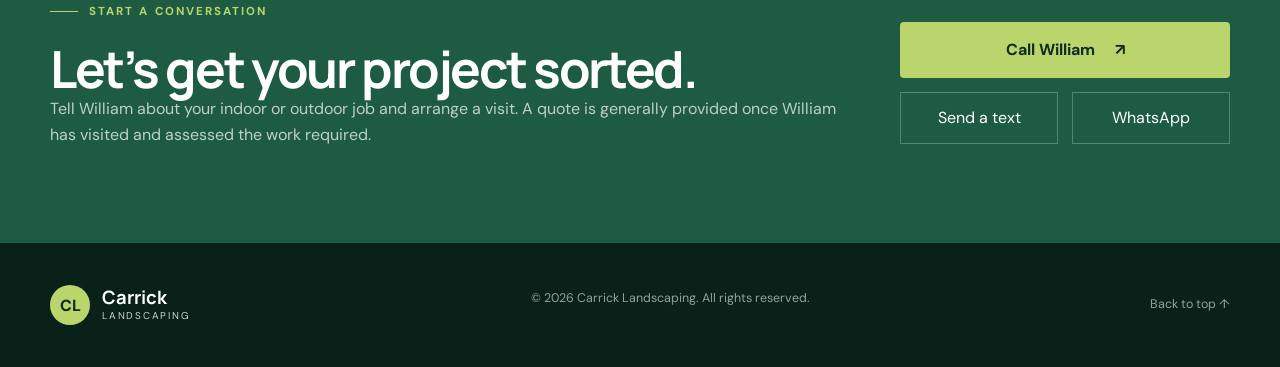
==== commit 33527682: "Clarify that quotes follow a site visit" ====
--- a/index.html
+++ b/index.html
@@ -31,8 +31,8 @@
         <p class="eyebrow"><span></span> Homes and gardens, properly cared for</p>
         <h1>Landscaping built around <em>your home.</em></h1>
         <p class="lead">Reliable garden work, practical landscaping, fencing and general handyman support for jobs inside and outside your home.</p>
-        <div class="actions"><a class="button" href="#contact">Request a quote <span>↗</span></a><a class="text-link" href="#calculator">Plan your fence <span>→</span></a></div>
-        <div class="trust-row"><span>✓ Clear quotations</span><span>✓ Direct contact</span><span>✓ Local service</span></div>
+        <div class="actions"><a class="button" href="#contact">Arrange a visit <span>↗</span></a><a class="text-link" href="#calculator">Plan your fence <span>→</span></a></div>
+        <div class="trust-row"><span>✓ Quotes after a visit</span><span>✓ Direct contact</span><span>✓ Local service</span></div>
       </div>
       <div class="hero-visual" aria-hidden="true">
         <div class="landscape-art"><div class="sun"></div><div class="hill hill-one"></div><div class="hill hill-two"></div><div class="fence"><i></i><i></i><i></i><i></i><i></i></div></div>
@@ -90,10 +90,10 @@
 
     <section class="section about shell" id="about">
       <div><p class="eyebrow dark"><span></span> Carrick Landscaping</p><h2>Local knowledge. Straightforward service.</h2></div>
-      <div><p>Carrick Landscaping is run by William Carrick, helping homeowners with practical jobs inside the home as well as garden, fencing and landscaping work outside. Every project begins with a practical conversation about the work, access and expected finish.</p><p>Whether you need a one-off garden tidy-up, a fence or a general handyman task indoors, you will deal directly with William from quotation through to completion.</p><div class="notice"><strong>Please note</strong><span>Removal of material, rubble, soil and garden waste is not included. Disposal should be arranged separately.</span></div></div>
+      <div><p>Carrick Landscaping is run by William Carrick, helping homeowners with practical jobs inside the home as well as garden, fencing and landscaping work outside. Every project begins with a practical conversation about the work, access and expected finish.</p><p>Whether you need a one-off garden tidy-up, a fence or a general handyman task indoors, you will deal directly with William from the initial visit through to completion.</p><div class="notice"><strong>Please note</strong><span>Removal of material, rubble, soil and garden waste is not included. Disposal should be arranged separately.</span></div></div>
     </section>
 
-    <section class="contact-section" id="contact"><div class="shell contact-wrap"><div><p class="eyebrow light"><span></span> Start a conversation</p><h2>Let’s get your project sorted.</h2><p>Tell William about your indoor or outdoor job and arrange a straightforward quote.</p></div><div class="contact-buttons"><a class="button button-light" href="tel:+447376904595">Call William <span>↗</span></a><a href="sms:+447376904595">Send a text</a><a href="https://wa.me/447376904595" target="_blank" rel="noopener">WhatsApp</a></div></div></section>
+    <section class="contact-section" id="contact"><div class="shell contact-wrap"><div><p class="eyebrow light"><span></span> Start a conversation</p><h2>Let’s get your project sorted.</h2><p>Tell William about your indoor or outdoor job and arrange a visit. A quote is generally provided once William has visited and assessed the work required.</p></div><div class="contact-buttons"><a class="button button-light" href="tel:+447376904595">Call William <span>↗</span></a><a href="sms:+447376904595">Send a text</a><a href="https://wa.me/447376904595" target="_blank" rel="noopener">WhatsApp</a></div></div></section>
   </main>
 
   <footer><div class="shell footer-wrap"><a class="brand footer-brand" href="#top"><span class="brand-mark" aria-hidden="true">CL</span><span><strong>Carrick</strong><small>Landscaping</small></span></a><p>© <span id="year"></span> Carrick Landscaping. All rights reserved.</p><a href="#top">Back to top ↑</a></div></footer>
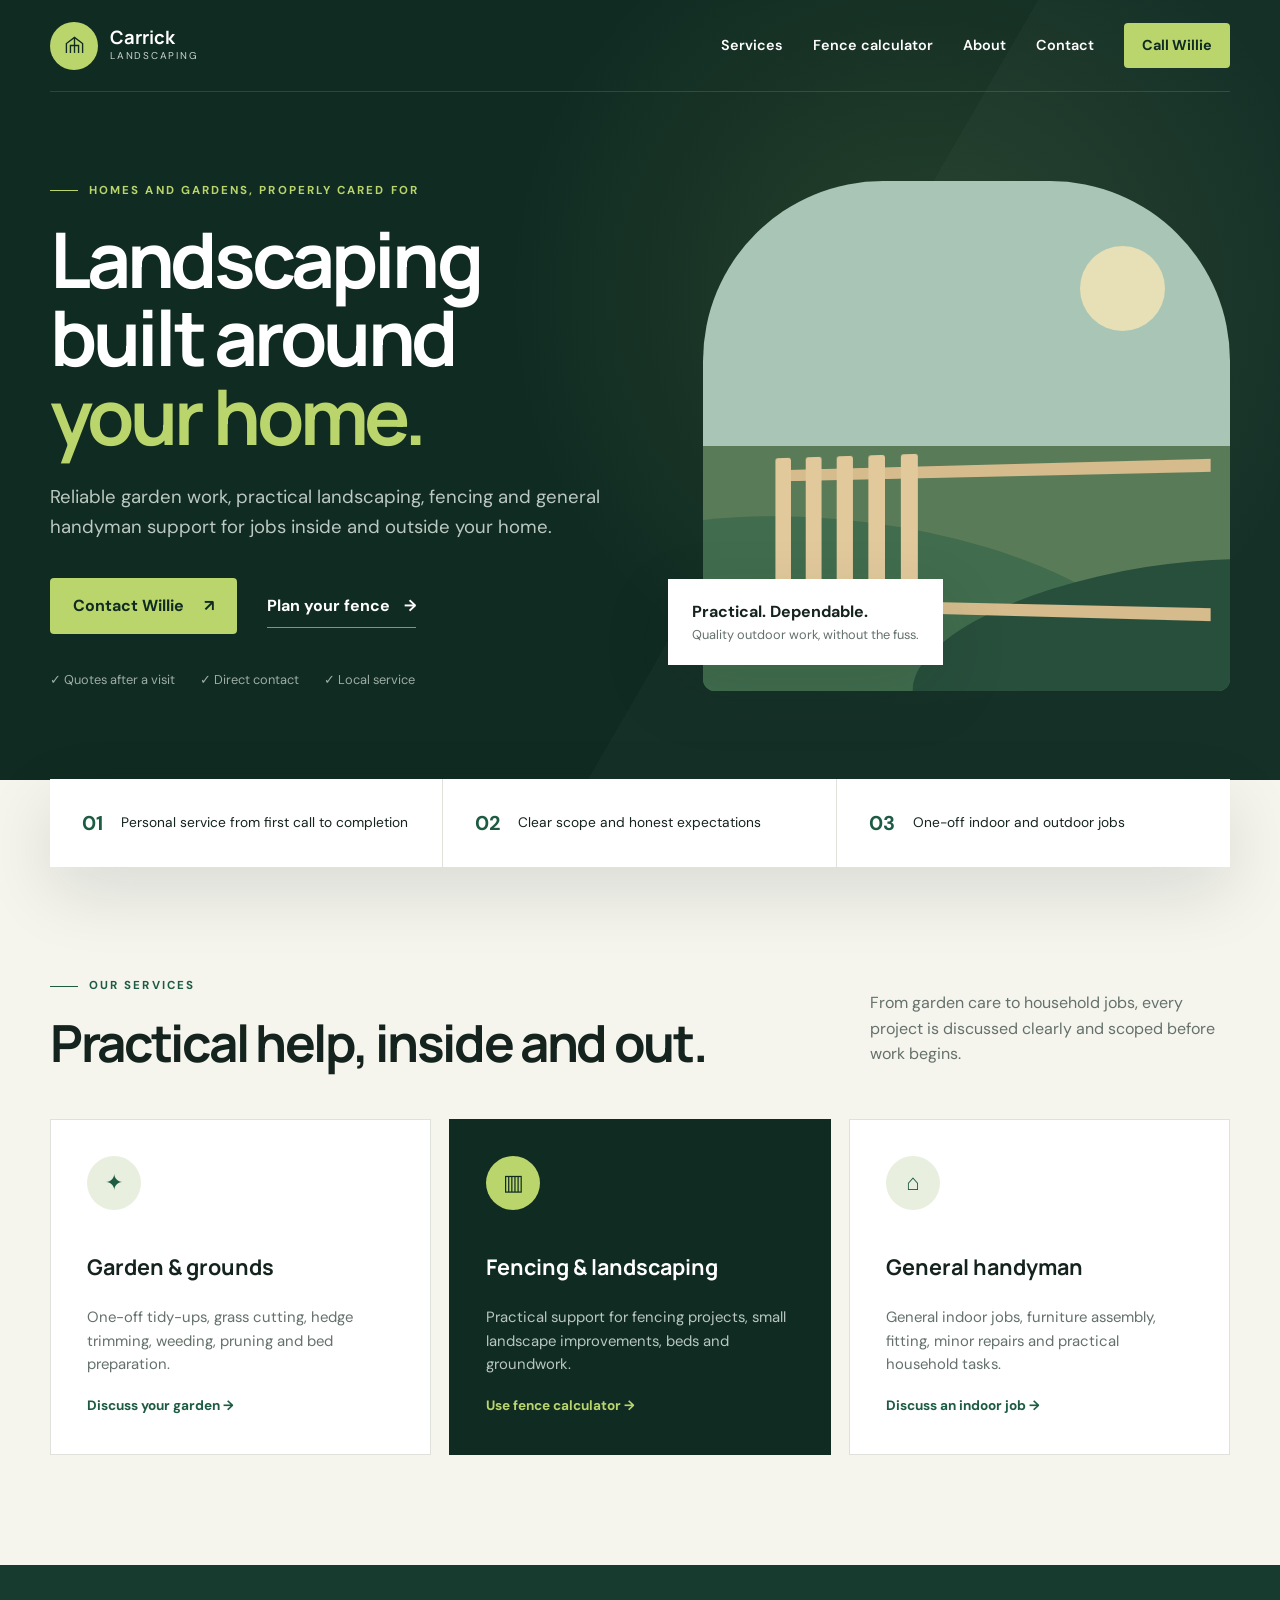
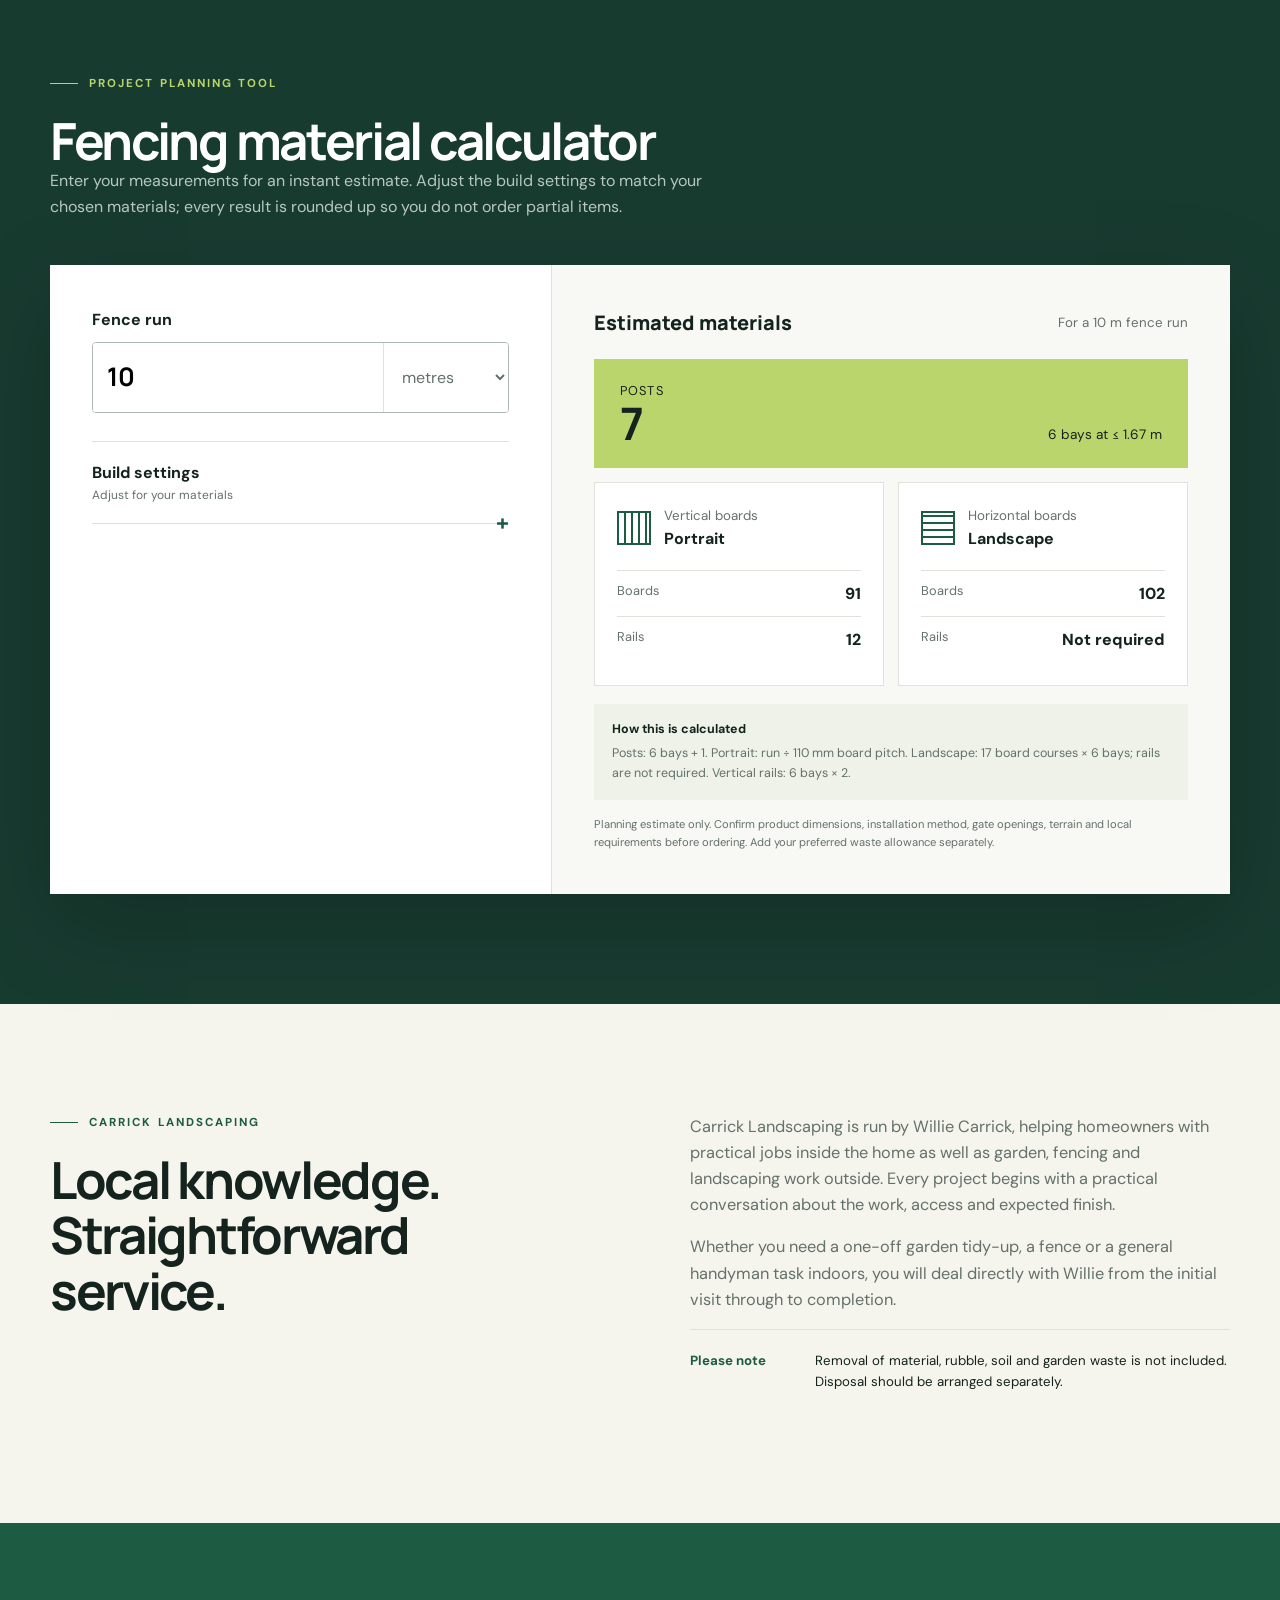
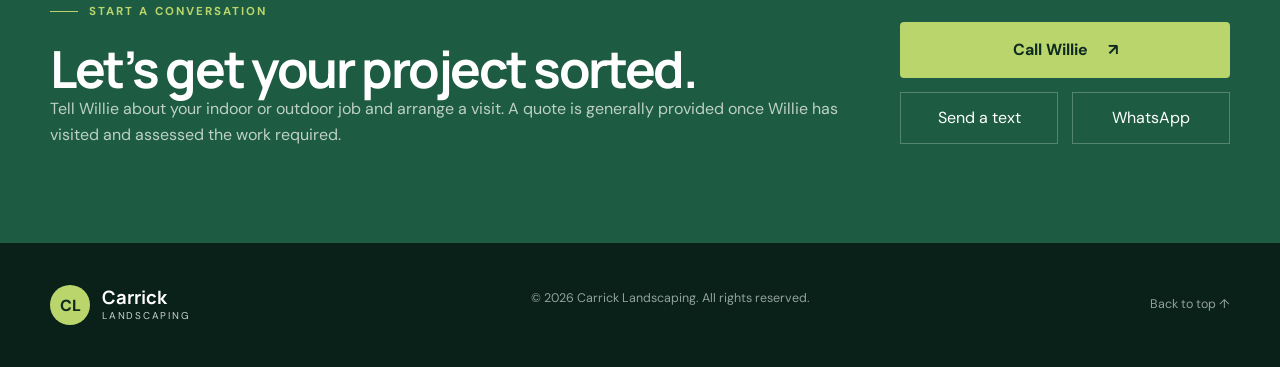
==== commit cac485c6: "Use Willie throughout site" ====
--- a/index.html
+++ b/index.html
@@ -22,7 +22,7 @@
       <button class="nav-toggle" type="button" aria-label="Open navigation menu" aria-expanded="false"><span></span><span></span><span></span></button>
       <div class="nav-links">
         <a href="#services">Services</a><a href="#calculator">Fence calculator</a><a href="#about">About</a><a href="#contact">Contact</a>
-        <a class="button button-small" href="tel:+447376904595">Call William</a>
+        <a class="button button-small" href="tel:+447376904595">Call Willie</a>
       </div>
     </nav>
 
@@ -31,7 +31,7 @@
         <p class="eyebrow"><span></span> Homes and gardens, properly cared for</p>
         <h1>Landscaping built around <em>your home.</em></h1>
         <p class="lead">Reliable garden work, practical landscaping, fencing and general handyman support for jobs inside and outside your home.</p>
-        <div class="actions"><a class="button" href="#contact">Arrange a visit <span>↗</span></a><a class="text-link" href="#calculator">Plan your fence <span>→</span></a></div>
+        <div class="actions"><a class="button" href="#contact">Contact Willie <span>↗</span></a><a class="text-link" href="#calculator">Plan your fence <span>→</span></a></div>
         <div class="trust-row"><span>✓ Quotes after a visit</span><span>✓ Direct contact</span><span>✓ Local service</span></div>
       </div>
       <div class="hero-visual" aria-hidden="true">
@@ -90,10 +90,10 @@
 
     <section class="section about shell" id="about">
       <div><p class="eyebrow dark"><span></span> Carrick Landscaping</p><h2>Local knowledge. Straightforward service.</h2></div>
-      <div><p>Carrick Landscaping is run by William Carrick, helping homeowners with practical jobs inside the home as well as garden, fencing and landscaping work outside. Every project begins with a practical conversation about the work, access and expected finish.</p><p>Whether you need a one-off garden tidy-up, a fence or a general handyman task indoors, you will deal directly with William from the initial visit through to completion.</p><div class="notice"><strong>Please note</strong><span>Removal of material, rubble, soil and garden waste is not included. Disposal should be arranged separately.</span></div></div>
+      <div><p>Carrick Landscaping is run by Willie Carrick, helping homeowners with practical jobs inside the home as well as garden, fencing and landscaping work outside. Every project begins with a practical conversation about the work, access and expected finish.</p><p>Whether you need a one-off garden tidy-up, a fence or a general handyman task indoors, you will deal directly with Willie from the initial visit through to completion.</p><div class="notice"><strong>Please note</strong><span>Removal of material, rubble, soil and garden waste is not included. Disposal should be arranged separately.</span></div></div>
     </section>
 
-    <section class="contact-section" id="contact"><div class="shell contact-wrap"><div><p class="eyebrow light"><span></span> Start a conversation</p><h2>Let’s get your project sorted.</h2><p>Tell William about your indoor or outdoor job and arrange a visit. A quote is generally provided once William has visited and assessed the work required.</p></div><div class="contact-buttons"><a class="button button-light" href="tel:+447376904595">Call William <span>↗</span></a><a href="sms:+447376904595">Send a text</a><a href="https://wa.me/447376904595" target="_blank" rel="noopener">WhatsApp</a></div></div></section>
+    <section class="contact-section" id="contact"><div class="shell contact-wrap"><div><p class="eyebrow light"><span></span> Start a conversation</p><h2>Let’s get your project sorted.</h2><p>Tell Willie about your indoor or outdoor job and arrange a visit. A quote is generally provided once Willie has visited and assessed the work required.</p></div><div class="contact-buttons"><a class="button button-light" href="tel:+447376904595">Call Willie <span>↗</span></a><a href="sms:+447376904595">Send a text</a><a href="https://wa.me/447376904595" target="_blank" rel="noopener">WhatsApp</a></div></div></section>
   </main>
 
   <footer><div class="shell footer-wrap"><a class="brand footer-brand" href="#top"><span class="brand-mark" aria-hidden="true">CL</span><span><strong>Carrick</strong><small>Landscaping</small></span></a><p>© <span id="year"></span> Carrick Landscaping. All rights reserved.</p><a href="#top">Back to top ↑</a></div></footer>
